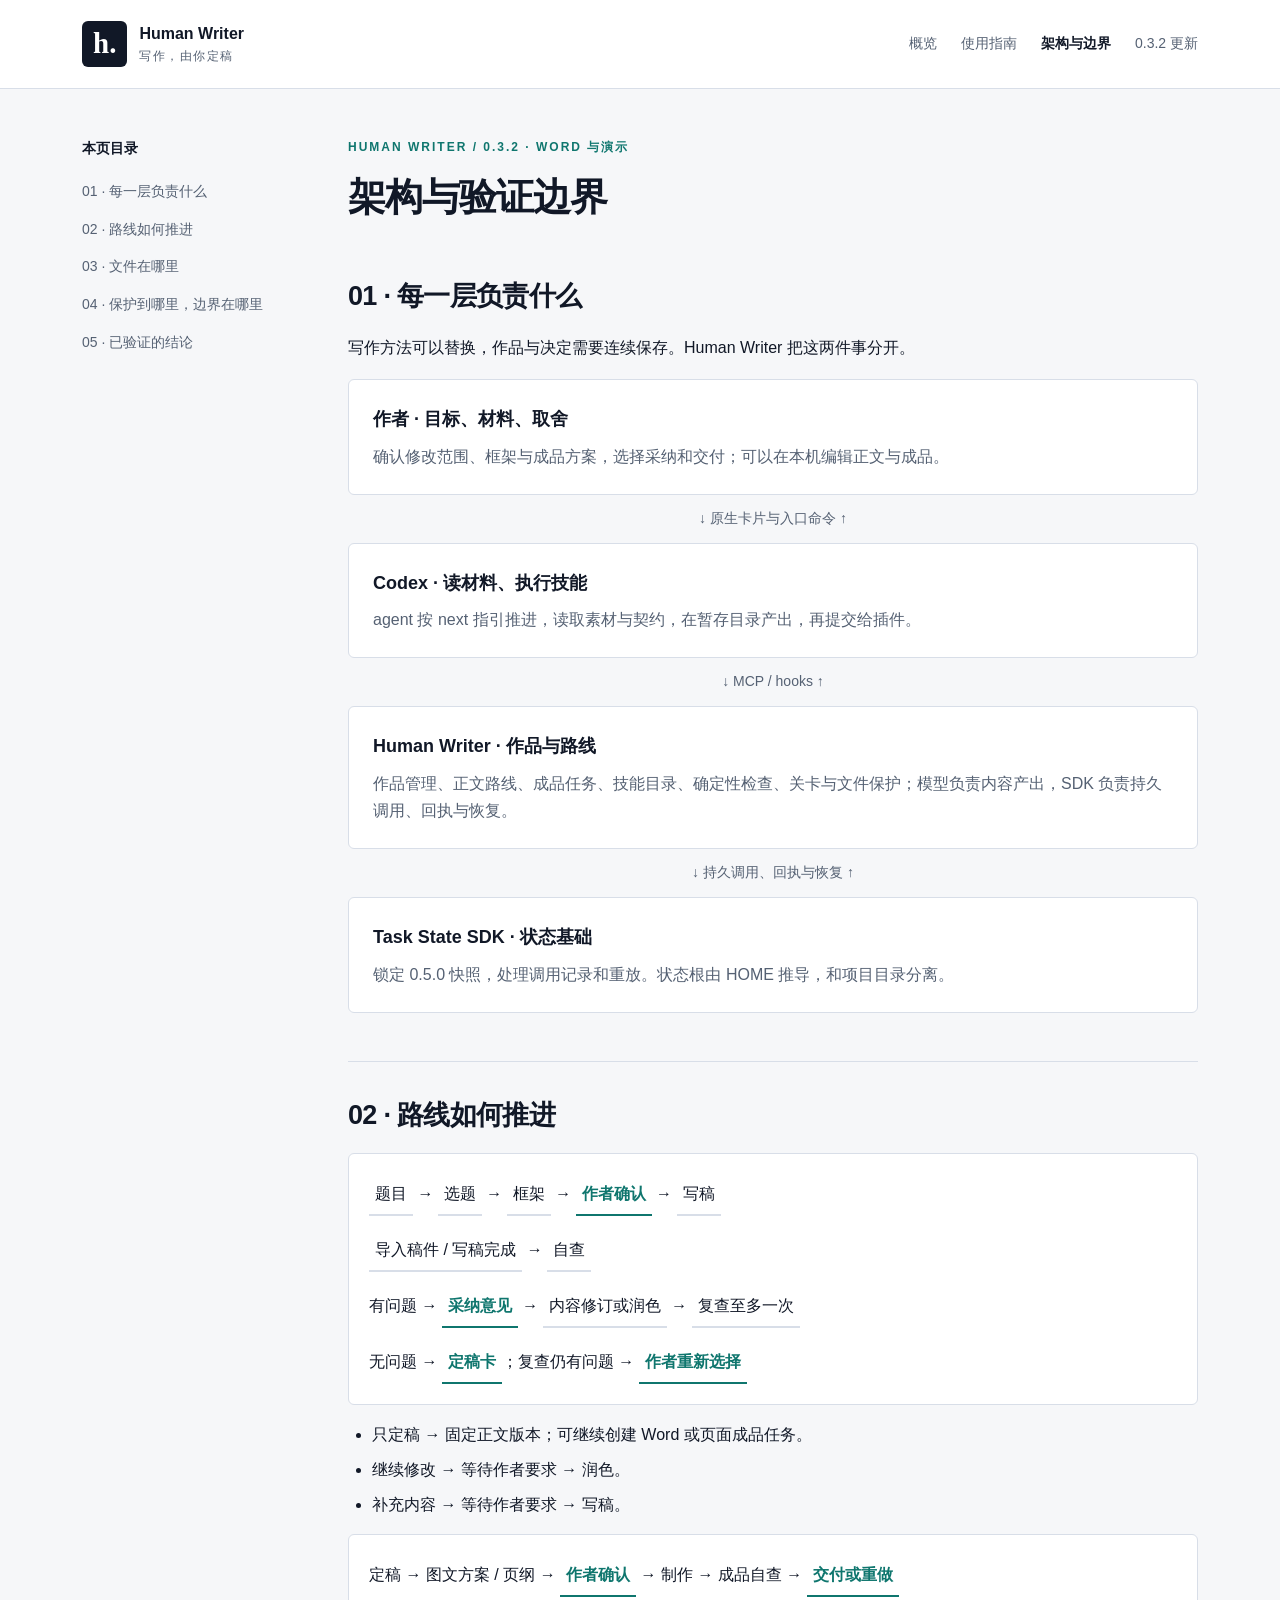
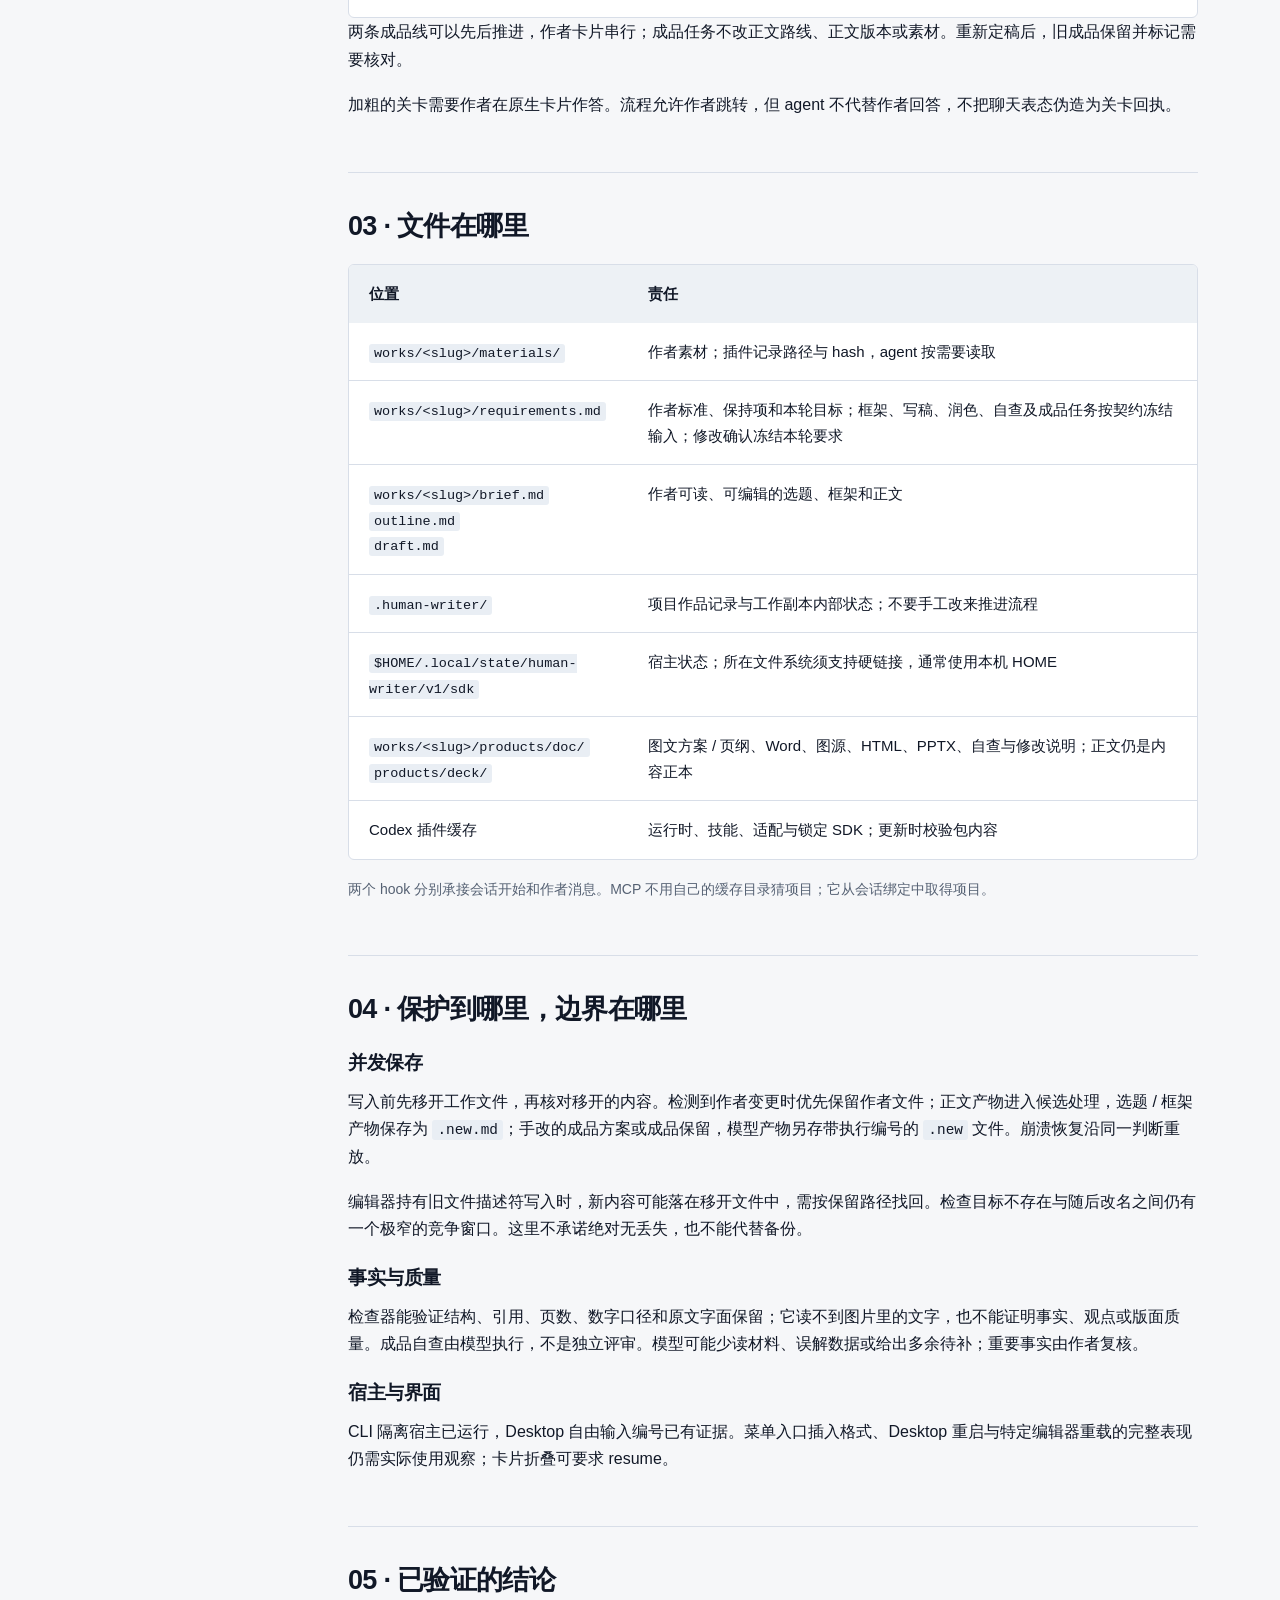
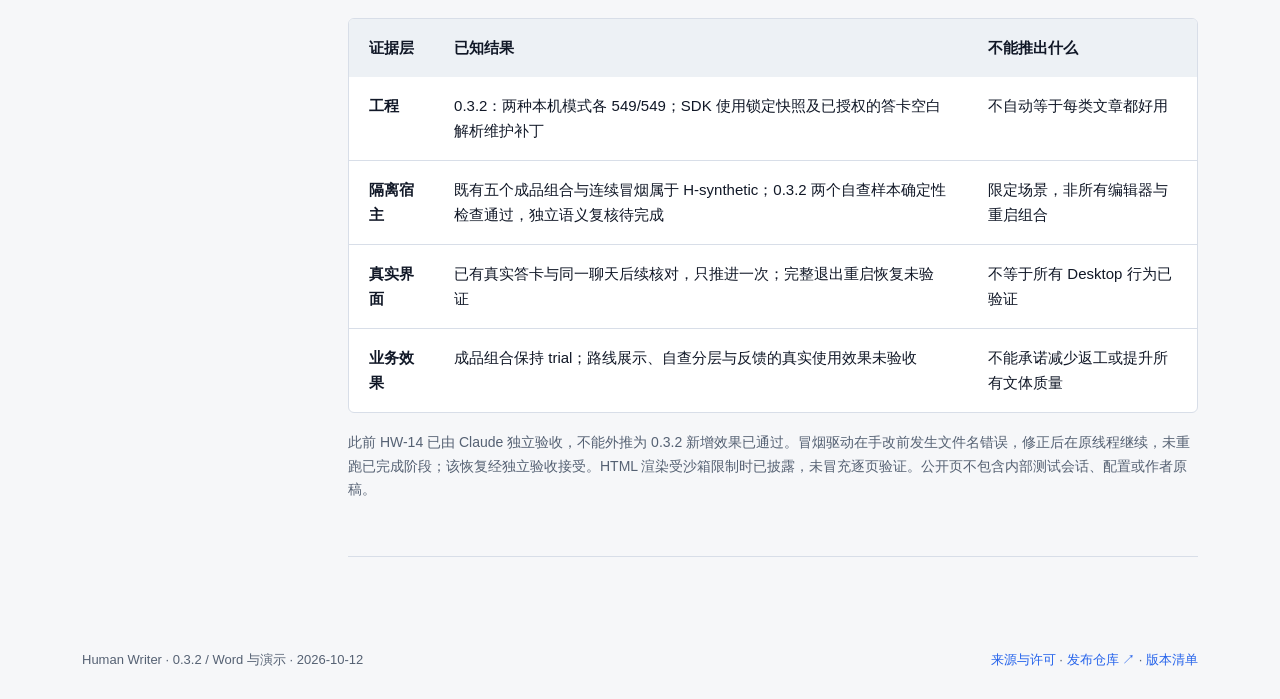
==== architecture.html @ 1ee192a7 "Release Human Writer 0.3.2: routes, presentation review and feedback" ====
<!doctype html>
<html lang="zh-CN">
<head>
<meta charset="utf-8">
<meta name="viewport" content="width=device-width, initial-scale=1">
<meta name="description" content="Human Writer：在 Codex 中从题目或已有稿件开始，按素材写作、按意见润色，由作者确认框架、采纳意见和定稿。">
<meta name="theme-color" content="#f6f7f9">
<title>架构与验证边界 · Human Writer</title>
<link rel="icon" href="favicon.svg" type="image/svg+xml">
<link rel="stylesheet" href="styles.css">
<script src="site.js" defer>
</script>
</head>
<body>
<a href="#main" class="skip">跳到正文</a>
<header class="header">
<div class="wrap">
<a class="brand" href="index.html">
<b aria-hidden="true">h.</b>
<span>Human Writer<small>写作，由你定稿</small>
</span>
</a>
<nav aria-label="主导航">
<a href="index.html">概览</a>
<a href="guide.html">使用指南</a>
<a href="architecture.html" aria-current="page">架构与边界</a><a href="release.html">0.3.2 更新</a>
</nav>
</div>
</header>
<main id="main" class="wrap document">
<aside class="toc" aria-label="本页目录">
<strong>本页目录</strong>
<a href="#layers">01 · 每一层负责什么</a>
<a href="#route">02 · 路线如何推进</a>
<a href="#files">03 · 文件在哪里</a>
<a href="#limits">04 · 保护到哪里，边界在哪里</a>
<a href="#evidence">05 · 已验证的结论</a>
</aside>
<article class="prose">
<p class="eyebrow">Human Writer / 0.3.2 · Word 与演示</p>
<h1>架构与验证边界</h1>
<section id="layers">
<h2>01 · 每一层负责什么</h2>
<p>写作方法可以替换，作品与决定需要连续保存。Human Writer 把这两件事分开。</p>
<div class="layer">
<strong>作者 · 目标、材料、取舍</strong>
<p>确认修改范围、框架与成品方案，选择采纳和交付；可以在本机编辑正文与成品。</p>
</div>
<div class="arrow">↓ 原生卡片与入口命令 ↑</div>
<div class="layer">
<strong>Codex · 读材料、执行技能</strong>
<p>agent 按 next 指引推进，读取素材与契约，在暂存目录产出，再提交给插件。</p>
</div>
<div class="arrow">↓ MCP / hooks ↑</div>
<div class="layer">
<strong>Human Writer · 作品与路线</strong>
<p>作品管理、正文路线、成品任务、技能目录、确定性检查、关卡与文件保护；模型负责内容产出，SDK 负责持久调用、回执与恢复。</p>
</div>
<div class="arrow">↓ 持久调用、回执与恢复 ↑</div>
<div class="layer">
<strong>Task State SDK · 状态基础</strong>
<p>锁定 0.5.0 快照，处理调用记录和重放。状态根由 HOME 推导，和项目目录分离。</p>
</div>
</section>
<section id="route">
<h2>02 · 路线如何推进</h2>
<div class="flow" aria-label="写作路线">
<p>
<span>题目</span> → <span>选题</span> → <span>框架</span> → <strong>作者确认</strong> → <span>写稿</span>
</p>
<p>
<span>导入稿件 / 写稿完成</span> → <span>自查</span>
</p>
<p>有问题 → <strong>采纳意见</strong> → <span>内容修订或润色</span> → <span>复查至多一次</span>
</p>
<p>无问题 → <strong>定稿卡</strong>；复查仍有问题 → <strong>作者重新选择</strong>
</p>
</div>
<ul>
<li>只定稿 → 固定正文版本；可继续创建 Word 或页面成品任务。</li>
<li>继续修改 → 等待作者要求 → 润色。</li>
<li>补充内容 → 等待作者要求 → 写稿。</li>
</ul>
<div class="flow"><p>定稿 → 图文方案 / 页纲 → <strong>作者确认</strong> → 制作 → 成品自查 → <strong>交付或重做</strong></p></div><p>两条成品线可以先后推进，作者卡片串行；成品任务不改正文路线、正文版本或素材。重新定稿后，旧成品保留并标记需要核对。</p><p>加粗的关卡需要作者在原生卡片作答。流程允许作者跳转，但 agent 不代替作者回答，不把聊天表态伪造为关卡回执。</p>
</section>
<section id="files">
<h2>03 · 文件在哪里</h2>
<div class="table-scroll">
<table>
<thead>
<tr>
<th>位置</th>
<th>责任</th>
</tr>
</thead>
<tbody>
<tr>
<td>
<code>works/&lt;slug&gt;/materials/</code>
</td>
<td>作者素材；插件记录路径与 hash，agent 按需要读取</td>
</tr>
<tr>
<td>
<code>works/&lt;slug&gt;/requirements.md</code></td><td>作者标准、保持项和本轮目标；框架、写稿、润色、自查及成品任务按契约冻结输入；修改确认冻结本轮要求</td></tr><tr><td>
<code>works/&lt;slug&gt;/brief.md</code>
<br>
<code>outline.md</code>
<br>
<code>draft.md</code>
</td>
<td>作者可读、可编辑的选题、框架和正文</td>
</tr>
<tr>
<td>
<code>.human-writer/</code>
</td>
<td>项目作品记录与工作副本内部状态；不要手工改来推进流程</td>
</tr>
<tr>
<td>
<code>$HOME/.local/state/human-writer/v1/sdk</code>
</td>
<td>宿主状态；所在文件系统须支持硬链接，通常使用本机 HOME</td>
</tr>
<tr>
<td><code>works/&lt;slug&gt;/products/doc/</code><br><code>products/deck/</code></td><td>图文方案 / 页纲、Word、图源、HTML、PPTX、自查与修改说明；正文仍是内容正本</td></tr><tr><td>Codex 插件缓存</td>
<td>运行时、技能、适配与锁定 SDK；更新时校验包内容</td>
</tr>
</tbody>
</table>
</div>
<p class="note" style="margin-top:18px">两个 hook 分别承接会话开始和作者消息。MCP 不用自己的缓存目录猜项目；它从会话绑定中取得项目。</p>
</section>
<section id="limits">
<h2>04 · 保护到哪里，边界在哪里</h2>
<h3>并发保存</h3>
<p>写入前先移开工作文件，再核对移开的内容。检测到作者变更时优先保留作者文件；正文产物进入候选处理，选题 / 框架产物保存为 <code>.new.md</code>；手改的成品方案或成品保留，模型产物另存带执行编号的 <code>.new</code> 文件。崩溃恢复沿同一判断重放。</p>
<p>编辑器持有旧文件描述符写入时，新内容可能落在移开文件中，需按保留路径找回。检查目标不存在与随后改名之间仍有一个极窄的竞争窗口。这里不承诺绝对无丢失，也不能代替备份。</p>
<h3>事实与质量</h3>
<p>检查器能验证结构、引用、页数、数字口径和原文字面保留；它读不到图片里的文字，也不能证明事实、观点或版面质量。成品自查由模型执行，不是独立评审。模型可能少读材料、误解数据或给出多余待补；重要事实由作者复核。</p>
<h3>宿主与界面</h3>
<p>CLI 隔离宿主已运行，Desktop 自由输入编号已有证据。菜单入口插入格式、Desktop 重启与特定编辑器重载的完整表现仍需实际使用观察；卡片折叠可要求 resume。</p>
</section>
<section id="evidence">
<h2>05 · 已验证的结论</h2>
<div class="table-scroll">
<table>
<thead>
<tr>
<th>证据层</th>
<th>已知结果</th>
<th>不能推出什么</th>
</tr>
</thead>
<tbody>
<tr>
<th>工程</th>
<td>0.3.2：两种本机模式各 549/549；SDK 使用锁定快照及已授权的答卡空白解析维护补丁</td>
<td>不自动等于每类文章都好用</td>
</tr>
<tr>
<th>隔离宿主</th>
<td>既有五个成品组合与连续冒烟属于 H-synthetic；0.3.2 两个自查样本确定性检查通过，独立语义复核待完成</td>
<td>限定场景，非所有编辑器与重启组合</td>
</tr>
<tr>
<th>真实界面</th>
<td>已有真实答卡与同一聊天后续核对，只推进一次；完整退出重启恢复未验证</td>
<td>不等于所有 Desktop 行为已验证</td>
</tr>
<tr>
<th>业务效果</th>
<td>成品组合保持 trial；路线展示、自查分层与反馈的真实使用效果未验收</td>
<td>不能承诺减少返工或提升所有文体质量</td>
</tr>
</tbody>
</table>
</div>
<p class="note" style="margin-top:18px">此前 HW-14 已由 Claude 独立验收，不能外推为 0.3.2 新增效果已通过。冒烟驱动在手改前发生文件名错误，修正后在原线程继续，未重跑已完成阶段；该恢复经独立验收接受。HTML 渲染受沙箱限制时已披露，未冒充逐页验证。公开页不包含内部测试会话、配置或作者原稿。</p>
</section>
</article>
</main>
<footer class="wrap">
<p>Human Writer · 0.3.2 / Word 与演示 · 2026-10-12</p>
<div>
<a href="guide.html#sources">来源与许可</a> · <a href="https://github.com/ww880412/human-writer-guide">发布仓库 ↗</a> · <a href="release.json">版本清单</a>
</div>
</footer>
</body>
</html>
---- styles.css ----
:root {
  --ink:#111827;
  --muted:#556173;
  --line:#d8dee8;
  --paper:#f6f7f9;
  --accent:#2563eb;
  --green:#0f766e;
}
* {
  box-sizing:border-box;
}
html {
  scroll-behavior:smooth;
  scroll-padding-top:90px;
}
body {
  margin:0;
  background:var(--paper);
  color:var(--ink);
  font:16px/1.7 -apple-system,BlinkMacSystemFont,"Segoe UI","PingFang SC",sans-serif;
}
a {
  color:var(--accent);
  text-decoration:none;
}
a:hover {
  text-decoration:underline;
}
a:focus-visible,button:focus-visible,summary:focus-visible {
  outline:3px solid var(--accent);
  outline-offset:4px;
}
button,a {
  touch-action:manipulation;
}
.wrap {
  max-width:1180px;
  margin:auto;
  padding:0 32px;
}
.header {
  background:#fff;
  border-bottom:1px solid var(--line);
}
.header .wrap {
  display:flex;
  align-items:center;
  justify-content:space-between;
  gap:24px;
  min-height:88px;
}
.brand {
  display:flex;
  align-items:center;
  gap:12px;
  font-weight:700;
  color:var(--ink);
  line-height:1.3;
}
.brand b {
  font-family:Georgia,serif;
  font-size:29px;
  background:var(--ink);
  color:#fff;
  padding:4px 11px;
  border-radius:6px;
}
.brand small {
  display:block;
  color:var(--muted);
  font-size:12px;
  font-weight:400;
  letter-spacing:1.5px;
  margin-top:4px;
}
nav {
  display:flex;
  flex-wrap:wrap;
  gap:24px;
  font-size:14px;
}
nav a {
  color:var(--muted);
}
nav [aria-current] {
  color:var(--ink);
  font-weight:700;
}
.skip {
  position:absolute;
  left:12px;
  top:-80px;
  background:white;
  padding:8px;
  z-index:9;
}
.skip:focus {
  top:8px;
}
.hero {
  display:grid;
  grid-template-columns:1.1fr 1fr;
  gap:72px;
  padding-top:72px;
  padding-bottom:64px;
}
.eyebrow {
  font-size:12px;
  font-weight:700;
  letter-spacing:2px;
  color:var(--green);
  text-transform:uppercase;
  margin:0 0 16px;
}
h1,h2,h3 {
  line-height:1.3;
  letter-spacing:-.025em;
  margin:0 0 20px;
}
h1 {
  font-size:48px;
  font-weight:650;
}
h2 {
  font-size:30px;
}
h3 {
  font-size:19px;
}
p {
  margin:0 0 18px;
}
.lead {
  font-size:18px;
  color:var(--muted);
  max-width:660px;
}
.actions {
  display:flex;
  align-items:center;
  gap:20px;
  flex-wrap:wrap;
  margin:26px 0 14px;
}
.button {
  display:inline-flex;
  justify-content:center;
  align-items:center;
  background:var(--accent);
  color:white;
  border:1px solid var(--accent);
  border-radius:6px;
  min-height:46px;
  padding:10px 20px;
  font-size:15px;
  font-weight:600;
}
.button:hover {
  background:#1d4ed8;
  text-decoration:none;
}
.button.secondary {
  background:white;
  color:var(--ink);
  border-color:var(--line);
}
.note {
  font-size:14px;
  color:var(--muted);
}
.pill {
  display:inline-block;
  color:var(--green);
  background:#e4f2ee;
  font-size:12px;
  padding:2px 8px;
  border-radius:4px;
}
.sheet {
  background:#fff;
  border:1px solid var(--line);
  border-radius:8px;
  padding:28px;
  box-shadow:0 8px 24px #11182706;
}
.sheet-head {
  display:flex;
  justify-content:space-between;
  border-bottom:1px solid var(--line);
  padding-bottom:16px;
  margin-bottom:12px;
  font-size:13px;
  color:var(--muted);
}
.journey {
  list-style:none;
  margin:0;
  padding:0;
  counter-reset:step;
}
.journey li {
  display:flex;
  gap:16px;
  padding:12px 0;
  align-items:flex-start;
}
.journey li:before {
  counter-increment:step;
  content:'0' counter(step);
  font:14px/28px ui-monospace,monospace;
  color:var(--green);
}
.journey strong {
  display:block;
  font-size:16px;
}
.journey small {
  color:var(--muted);
  font-size:14px;
}
.journey .gate {
  border-left:2px solid var(--green);
  padding-left:12px;
}
.strip {
  border-top:1px solid var(--line);
  border-bottom:1px solid var(--line);
  display:grid;
  grid-template-columns:repeat(3,1fr);
  gap:32px;
  padding:22px 0;
}
.strip strong {
  font-size:16px;
  display:block;
}
.strip p {
  font-size:14px;
  margin:0;
  color:var(--muted);
}
.section {
  padding-top:64px;
  padding-bottom:64px;
  border-bottom:1px solid var(--line);
}
.section-head {
  display:flex;
  align-items:flex-end;
  justify-content:space-between;
  gap:32px;
  margin-bottom:28px;
}
.section-head h2 {
  margin-bottom:0;
}
.section-head p {
  margin:0;
  color:var(--muted);
  max-width:470px;
}
.cols {
  display:grid;
  grid-template-columns:repeat(2,1fr);
  gap:32px;
}
.route {
  padding:28px;
  background:white;
  border:1px solid var(--line);
  border-radius:8px;
}
.route .label {
  font:12px ui-monospace,monospace;
  color:var(--green);
  display:block;
  margin-bottom:18px;
}
.route ol {
  padding-left:22px;
}
.route p {
  color:var(--muted);
}
.route pre {
  margin:22px 0;
}
.table-scroll {
  overflow-x:auto;
  border:1px solid var(--line);
  border-radius:6px;
  background:white;
}
table {
  border-collapse:collapse;
  width:100%;
  text-align:left;
  font-size:15px;
}
th,td {
  padding:16px 20px;
  border-bottom:1px solid var(--line);
  vertical-align:top;
}
thead {
  background:#edf1f5;
}
th {
  font-weight:600;
}
tr:last-child td,tr:last-child th {
  border-bottom:0;
}
code {
  font: .9em ui-monospace,SFMono-Regular,Consolas,monospace;
  overflow-wrap:anywhere;
}
p code,td code,li code {
  background:#e9eef4;
  padding:2px 5px;
  border-radius:3px;
}
pre {
  background:#17212f;
  color:#edf3fb;
  padding:20px;
  border-radius:6px;
  overflow:auto;
  line-height:1.6;
  font-size:14px;
  white-space:pre-wrap;
  overflow-wrap:anywhere;
  position:relative;
}
pre code {
  font-size:inherit;
}
.copy {
  display:block;
  margin-top:10px;
  font:inherit;
  font-size:14px;
  color:#fff;
  border:1px solid #6b7b90;
  background:transparent;
  border-radius:4px;
  padding:4px 10px;
  cursor:pointer;
}
.band {
  background:#eaf0f5;
  border-block:1px solid var(--line);
  padding:48px 0;
}
.band .cols {
  align-items:center;
}
.band h2 {
  font-size:28px;
}
footer {
  display:flex;
  justify-content:space-between;
  gap:24px;
  flex-wrap:wrap;
  padding-top:28px!important;
  padding-bottom:28px!important;
  font-size:13px;
  color:var(--muted);
}
footer p {
  margin:0;
}
.document {
  display:grid;
  grid-template-columns:210px minmax(0,1fr);
  gap:56px;
  padding-top:48px;
  padding-bottom:64px;
}
.toc {
  align-self:start;
  position:sticky;
  top:24px;
  font-size:14px;
}
.toc strong {
  display:block;
  margin-bottom:12px;
}
.toc a {
  display:block;
  padding:7px 0;
  color:var(--muted);
}
.prose {
  max-width:850px;
  min-width:0;
}
.prose h1 {
  font-size:38px;
}
.prose section {
  padding:36px 0;
  border-bottom:1px solid var(--line);
  scroll-margin-top:24px;
}
.prose h2 {
  font-size:27px;
}
.prose h3 {
  margin:24px 0 12px;
}
.prose ul,.prose ol {
  padding-left:24px;
}
.prose li {
  margin:8px 0;
}
.callout {
  padding:18px 20px;
  border-left:3px solid var(--green);
  background:#eaf3f0;
  margin:22px 0;
}
.callout p:last-child {
  margin:0;
}
details {
  border-bottom:1px solid var(--line);
  padding:18px 0;
}
summary {
  cursor:pointer;
  font-weight:600;
}
details p {
  margin:14px 0 0;
}
.layer {
  padding:24px;
  background:white;
  border:1px solid var(--line);
  border-radius:6px;
  margin:12px 0;
}
.layer strong {
  font-size:18px;
}
.layer p {
  margin:8px 0 0;
  color:var(--muted);
}
.arrow {
  text-align:center;
  color:var(--muted);
  font-size:14px;
}
.sources a {
  overflow-wrap:anywhere;
}
.sr-only {
  position:absolute;
  width:1px;
  height:1px;
  overflow:hidden;
  clip-path:inset(50%);
}
@media(max-width:800px) {
  .wrap {
    padding-left:22px;
    padding-right:22px;
  }
  .hero {
    grid-template-columns:1fr;
    gap:32px;
    padding-top:40px;
    padding-bottom:40px;
  }
  h1 {
    font-size:38px;
  }
  .header .wrap {
    align-items:flex-start;
    padding-top:18px;
    padding-bottom:18px;
    gap:16px;
    flex-direction:column;
  }
  nav {
    gap:22px;
  }
  .cols {
    grid-template-columns:1fr;
    gap:20px;
  }
  .strip {
    grid-template-columns:1fr;
    gap:16px;
  }
  .section {
    padding-top:40px;
    padding-bottom:40px;
  }
  .section-head {
    align-items:flex-start;
    flex-direction:column;
    gap:16px;
  }
  .document {
    grid-template-columns:1fr;
    gap:24px;
    padding-top:28px;
  }
  .toc {
    position:static;
    border-bottom:1px solid var(--line);
    padding-bottom:16px;
  }
  .toc a {
    display:inline-block;
    margin-right:16px;
  }
  .prose h1 {
    font-size:32px;
  }
  th,td {
    padding:12px;
    min-width:120px;
  }
  h2 {
    font-size:27px;
  }
  .sheet {
    padding:22px;
  }
}
@media(prefers-reduced-motion:reduce) {
  html {
    scroll-behavior:auto;
  }
}
.flow {
  background:#fff;
  border:1px solid var(--line);
  border-radius:6px;
  padding:20px;
}
.flow p {
  line-height:2.5;
  margin:0 0 14px;
}
.flow p:last-child {
  margin:0;
}
.flow span,.flow strong {
  display:inline-block;
  padding:0 6px;
  border-bottom:2px solid var(--line);
}
.flow strong {
  color:var(--green);
  border-color:var(--green);
}

/* Release homepage: task-led entry and a readable writing example. */
.header-action{font-size:14px;font-weight:650;white-space:nowrap}
.hero{padding-top:64px;padding-bottom:56px;gap:64px}
.hero .lead{max-width:540px}
.release-note{margin-top:22px}
.writing-preview{background:#fff;border:1px solid var(--line);border-radius:8px;overflow:hidden}
.preview-top{padding:16px 24px;border-bottom:1px solid var(--line);display:flex;align-items:center;justify-content:space-between;gap:12px;font-size:13px;color:var(--muted)}
.draft-preview{padding:22px 28px 18px;background:#fff}
.doc-type{font-size:12px;letter-spacing:.06em;color:var(--green);margin:0 0 10px}
.draft-preview h2{font-size:24px;margin:0 0 12px}
.draft-preview>p:not(.doc-type):not(.margin-note){font-size:14px;color:var(--muted);margin-bottom:16px}
.draft-lines{display:grid;gap:8px;margin:16px 0}
.draft-lines i{display:block;height:5px;background:#e9edf2;width:92%}
.draft-lines i:nth-child(2){width:78%}.draft-lines i:nth-child(3){width:85%}
.margin-note{border-left:3px solid #caa03e;padding-left:12px;font-size:13px;margin:18px 0 0;color:#715115}
.mini-journey{margin:0;padding:18px 24px;list-style:none;background:#f6f8fa;display:grid;gap:14px;border-top:1px solid var(--line)}
.mini-journey li{display:flex;gap:14px}.mini-journey li>span{font:12px/24px ui-monospace,monospace;color:var(--green)}
.mini-journey strong{display:block;font-size:14px}.mini-journey small{display:block;color:var(--muted);font-size:12px}
.page-jumps{display:flex;gap:24px;flex-wrap:wrap;font-size:13px;border-top:1px solid var(--line);padding-top:18px;padding-bottom:18px}
.page-jumps a{color:var(--muted)}.page-jumps a:hover{color:var(--accent)}
.start-grid,.scenario-grid{display:grid;grid-template-columns:repeat(3,minmax(0,1fr));gap:20px}
.start-card{padding:24px;border:1px solid var(--line);border-radius:8px;background:#fff;display:flex;flex-direction:column;min-width:0}
.start-card h3{font-size:21px;margin:12px 0}.start-card>p{font-size:15px;color:var(--muted);margin:0 0 18px;min-height:76px}
.start-card pre{margin:0 0 20px;min-height:116px;font-size:12px;padding:42px 14px 14px;white-space:pre-wrap;overflow-wrap:anywhere}
.start-card dl{margin:0 0 20px;font-size:14px}.start-card dt{color:var(--green);font-size:12px;font-weight:650;margin:0 0 4px}.start-card dd{margin:0 0 14px}.start-card>a{margin-top:auto;font-size:14px;font-weight:600}
.section-footnote{margin:24px 0 0;color:var(--muted);font-size:13px;max-width:980px}.helper-line{font-size:14px;margin:14px 0 0}
.band>.section{padding-top:56px;padding-bottom:56px}
.scenario{padding:24px;background:#fff;border:1px solid var(--line);border-radius:6px;min-width:0}
.skill-label{font-size:11px;font-weight:650;color:var(--green);letter-spacing:.025em;margin:0 0 12px}
.scenario h3{font-size:19px;margin:0 0 12px}.scenario>p:not(.skill-label){font-size:14px;color:var(--muted);margin:0 0 18px}
.scenario details{border:0;padding:0;margin:18px 0 0}.scenario summary{font-size:13px;color:var(--accent)}
.scenario pre{white-space:pre-wrap;overflow-wrap:anywhere;font-size:12px;padding:42px 14px 14px;line-height:1.75;margin-top:16px}
.scenario .note{font-size:12px;margin:12px 0 0}
@media(max-width:960px){.hero{gap:32px}.start-grid{gap:12px}.start-card{padding:18px}.start-card h3{font-size:19px}.scenario-grid{grid-template-columns:repeat(2,minmax(0,1fr))}.header-action{display:none}}
@media(max-width:700px){.hero{padding-top:32px;padding-bottom:32px;gap:28px}.start-grid,.scenario-grid{grid-template-columns:1fr}.start-card>p{min-height:0}.start-card pre{min-height:0}.page-jumps{gap:12px 20px}.writing-preview{max-width:100%}.start-card{padding:22px}.band>.section{padding-top:36px;padding-bottom:36px}.preview-top{padding:14px 20px}.draft-preview{padding:20px}.scenario{padding:22px}}
@media(prefers-reduced-motion:reduce){html{scroll-behavior:auto}}

.atlas-tabs{display:flex;gap:8px;flex-wrap:wrap;margin-bottom:20px}
.atlas-tabs button{font-weight:600;line-height:1.5;font-family:inherit;font-size:14px;padding:12px 18px;border:1px solid var(--line);border-radius:6px;background:#fff;color:var(--muted);cursor:pointer}
.atlas-tabs button[aria-selected=true]{background:#e8f0ff;color:#1e40af;border-color:#83a9e8}
.diagram-disclosure{border:0;padding:0;margin:0}.diagram-disclosure>summary{font-size:13px;color:var(--muted);margin:0 0 12px}.diagram-hint{font-weight:400;margin-left:12px;font-size:12px}
.atlas-figure{background:#0c111a;border:1px solid #35465d;border-radius:8px;overflow:hidden}
.diagram-scroll{overflow:auto}.diagram-scale{position:relative;width:100%;min-width:840px;aspect-ratio:1440/1080;overflow:hidden}
#atlas-frame{position:absolute;left:0;top:0;width:1440px;height:1080px;border:0;transform-origin:0 0;display:block}
.atlas-controls{padding:14px 18px;border-top:1px solid #35465d;display:flex;align-items:center;flex-wrap:wrap;gap:18px;font-size:12px;color:#a0b0c7}.atlas-controls a{color:#a7c5fa}.atlas-controls button{font:inherit;border:1px solid #60718a;border-radius:4px;padding:7px 12px;background:#172235;color:#edf2ff;cursor:pointer}
.atlas-reading{padding:24px 0 0}.atlas-reading h3{font-size:19px;margin:0 0 18px}.stage-reading{list-style:none;padding:0;margin:0;display:grid;grid-template-columns:repeat(4,minmax(0,1fr));gap:20px}.stage-reading li{border-top:2px solid #9cbdcb;padding-top:14px;font-size:14px}.stage-reading strong{display:block;margin-bottom:8px;color:#153f4e}.stage-reading span{color:var(--muted)}
.atlas-reading .note{font-size:13px;margin-top:20px}.reference-detail{margin-top:20px;padding-top:20px;border-top:1px solid var(--line)}.reference-detail summary{font-size:14px}
.skill-table caption{text-align:left;font-size:12px;color:var(--muted);padding:0 0 12px}.skill-table td{font-size:14px}.skill-table code{white-space:nowrap;font-size:12px}.skill-table th{white-space:nowrap}.skill-table td:last-child{white-space:nowrap}
.trial{color:#8c570b;font-size:12px}.available{color:var(--green);font-size:12px}
.skill-notes{display:grid;grid-template-columns:1fr 1fr;gap:32px;font-size:14px;margin-top:14px}.skill-notes p{margin-bottom:0}.skill-notes strong{color:var(--green)}
.example-layout{display:grid;grid-template-columns:0.85fr 1.15fr;gap:56px}.example-brief{padding:26px;border:1px solid var(--line);background:#fff;border-radius:8px}.example-brief h3{font-size:21px;margin:12px 0}.example-brief>p{font-size:14px;color:var(--muted)}.requirements-example{border-top:1px solid var(--line);margin-top:22px;padding-top:8px}.requirements-example p{font-size:14px}.requirements-example strong{color:var(--green);font-size:12px}.example-brief .note{font-size:12px}
.example-steps{list-style:none;padding:0;margin:0;display:grid;gap:28px}.example-steps>li{display:flex;gap:20px}.example-steps>li>span{font:13px/27px ui-monospace,monospace;color:var(--green)}.example-steps h3{font-size:18px;margin:0 0 8px}.example-steps p{font-size:14px;margin:0;color:var(--muted)}.example-steps blockquote{margin:16px 0 0;padding:14px 18px;background:#eaf2f3;border-left:3px solid #77a6a4;font-size:14px}.example-steps cite{display:block;margin-top:8px;font-style:normal;font-size:12px;color:var(--muted)}
.evidence-line{margin-top:30px;padding:18px 20px;display:flex;gap:16px;align-items:center;flex-wrap:wrap;background:#eaf2f3;font-size:13px}.evidence-line strong{color:var(--green);margin-right:12px}.evidence-line b{font-weight:400;color:#819397}
.comparison{border-top:1px solid var(--line)}.comparison table th:first-child{min-width:130px}.comparison table td{width:40%}
.continuation-grid{display:grid;grid-template-columns:1fr 1fr;gap:56px}.continuation-grid h3{font-size:19px;margin-top:0}.file-tree{padding:22px;background:#fff;border:1px solid var(--line);border-radius:6px;font:13px/2.1 ui-monospace,Menlo,monospace;overflow:auto}.file-tree p{margin:0;white-space:nowrap}.file-tree span{font-family:inherit;color:var(--muted);font-size:11px;margin-left:8px}.file-tree strong{color:var(--green)}
.continuation-grid pre{white-space:pre-wrap;overflow-wrap:anywhere;padding-top:40px;font-size:13px}.continuation-grid .note{font-size:13px}.continuation-faq details{border-bottom:1px solid var(--line);border-top:0;margin:0;padding:18px 0}.continuation-faq details:first-child{padding-top:0}.continuation-faq summary{font-size:16px}.continuation-faq p{font-size:14px;color:var(--muted);margin:12px 0 0}
.get-grid{display:grid;grid-template-columns:1.15fr 0.85fr;gap:56px}.download-block{padding:28px;background:#fff;border:1px solid var(--line);border-radius:8px}.download-block h3{font-size:23px;margin:12px 0}.download-block>p:not(.label){font-size:14px}.download-block .actions{margin:24px 0}.download-block .note{font-size:12px}.bounds-list h3{font-size:19px;margin:0 0 22px}.bounds-list p{font-size:14px;color:var(--muted);margin-bottom:20px}.bounds-list strong{display:inline-block;margin-bottom:4px;color:var(--ink)}
.quicklinks{display:grid;grid-template-columns:1fr 1fr;gap:56px;border-top:1px solid var(--line)}.quicklinks h2{font-size:28px}.quicklink-list a{display:flex;justify-content:space-between;gap:16px;border-bottom:1px solid var(--line);padding:18px 0;color:var(--ink)}.quicklink-list a:first-child{padding-top:0}.quicklink-list small{display:block;font-size:13px;color:var(--muted);margin-top:4px}.quicklink-list b{font-weight:400;color:var(--accent)}
.footer-note{flex-basis:100%;font-size:12px;color:var(--muted);margin:0}
[hidden]{display:none!important}
@media(max-width:960px){.example-layout,.continuation-grid,.get-grid,.quicklinks{gap:28px}.stage-reading{grid-template-columns:repeat(2,minmax(0,1fr))}.skill-table{overflow-x:auto}.skill-table table{min-width:820px}}
@media(max-width:700px){.atlas-tabs{display:grid;grid-template-columns:1fr 1fr;gap:8px}.atlas-tabs button{padding:10px;font-size:13px}.diagram-hint{display:block;margin:4px 0 0}.atlas-controls{gap:12px}.atlas-reading{padding-top:16px}.stage-reading{grid-template-columns:1fr;gap:16px}.stage-reading li{border-top-width:1px}.skill-notes,.example-layout,.continuation-grid,.get-grid,.quicklinks{grid-template-columns:1fr;gap:24px}.example-brief{padding:22px}.example-steps{gap:24px}.example-steps>li{gap:14px}.evidence-line{gap:10px;padding:16px}.evidence-line strong{width:100%}.comparison table{min-width:650px}.file-tree{padding:16px}.download-block{padding:22px}.quicklinks h2{font-size:25px}.reference-detail table{min-width:580px}}

/* HW-14: document and presentation delivery. */
.product-grid,.product-followup{display:grid;grid-template-columns:repeat(2,minmax(0,1fr));gap:28px}
.product-line{padding:28px;background:#fff;border:1px solid var(--line);border-top:3px solid var(--green);border-radius:6px;min-width:0}
.product-line:nth-child(2){border-top-color:var(--accent)}.product-line .label{color:var(--green);font-size:12px;font-weight:650}
.product-line h3{font-size:23px}.product-line>p{font-size:15px;color:var(--muted)}.product-line pre{font-size:14px}
.product-steps{list-style:none;padding:24px 0;margin:18px 0;display:grid;grid-template-columns:repeat(4,minmax(0,1fr));gap:24px;border-bottom:1px solid var(--line)}
.product-steps strong{display:block;color:var(--green);margin-bottom:8px}.product-steps span,.product-followup p{font-size:14px;color:var(--muted)}
.product-followup strong{color:var(--ink)}
@media(max-width:700px){.product-grid,.product-followup,.product-steps{grid-template-columns:1fr;gap:20px}.product-line{padding:22px}.product-steps{padding-top:12px}}
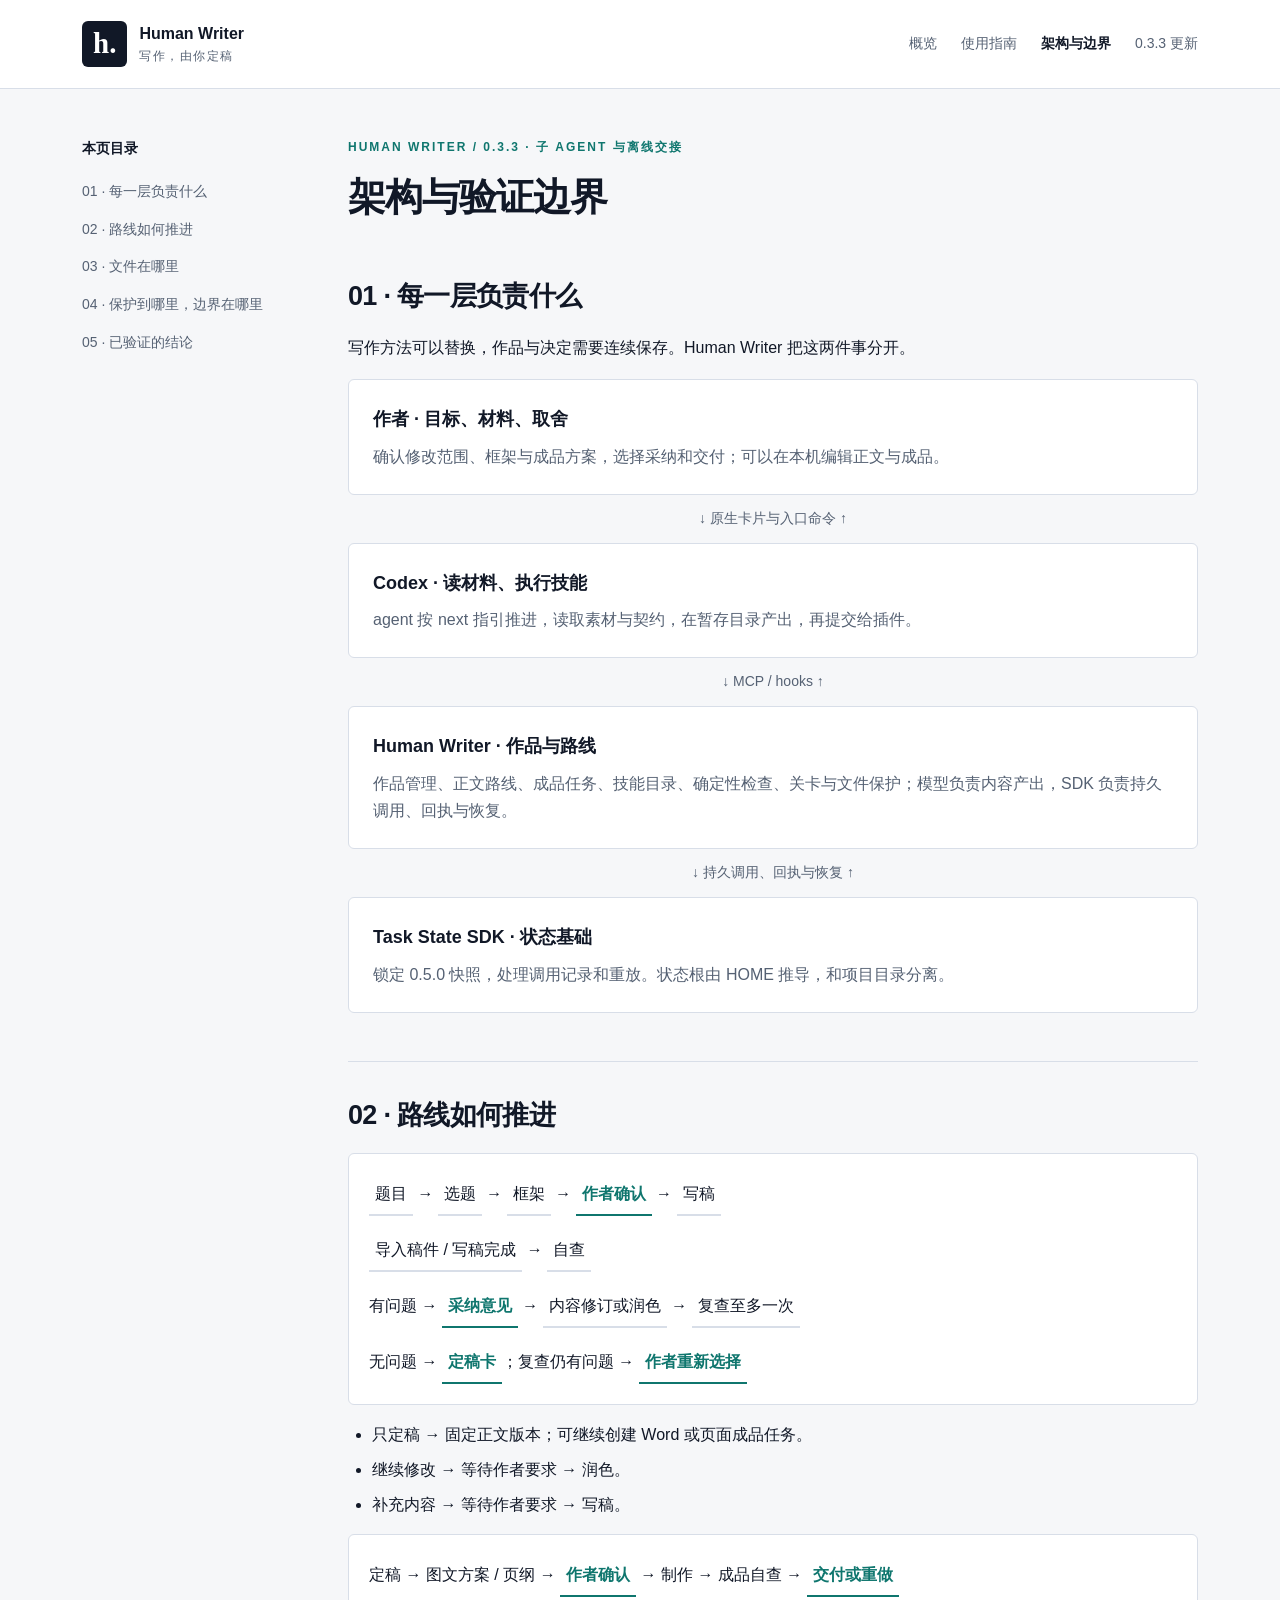
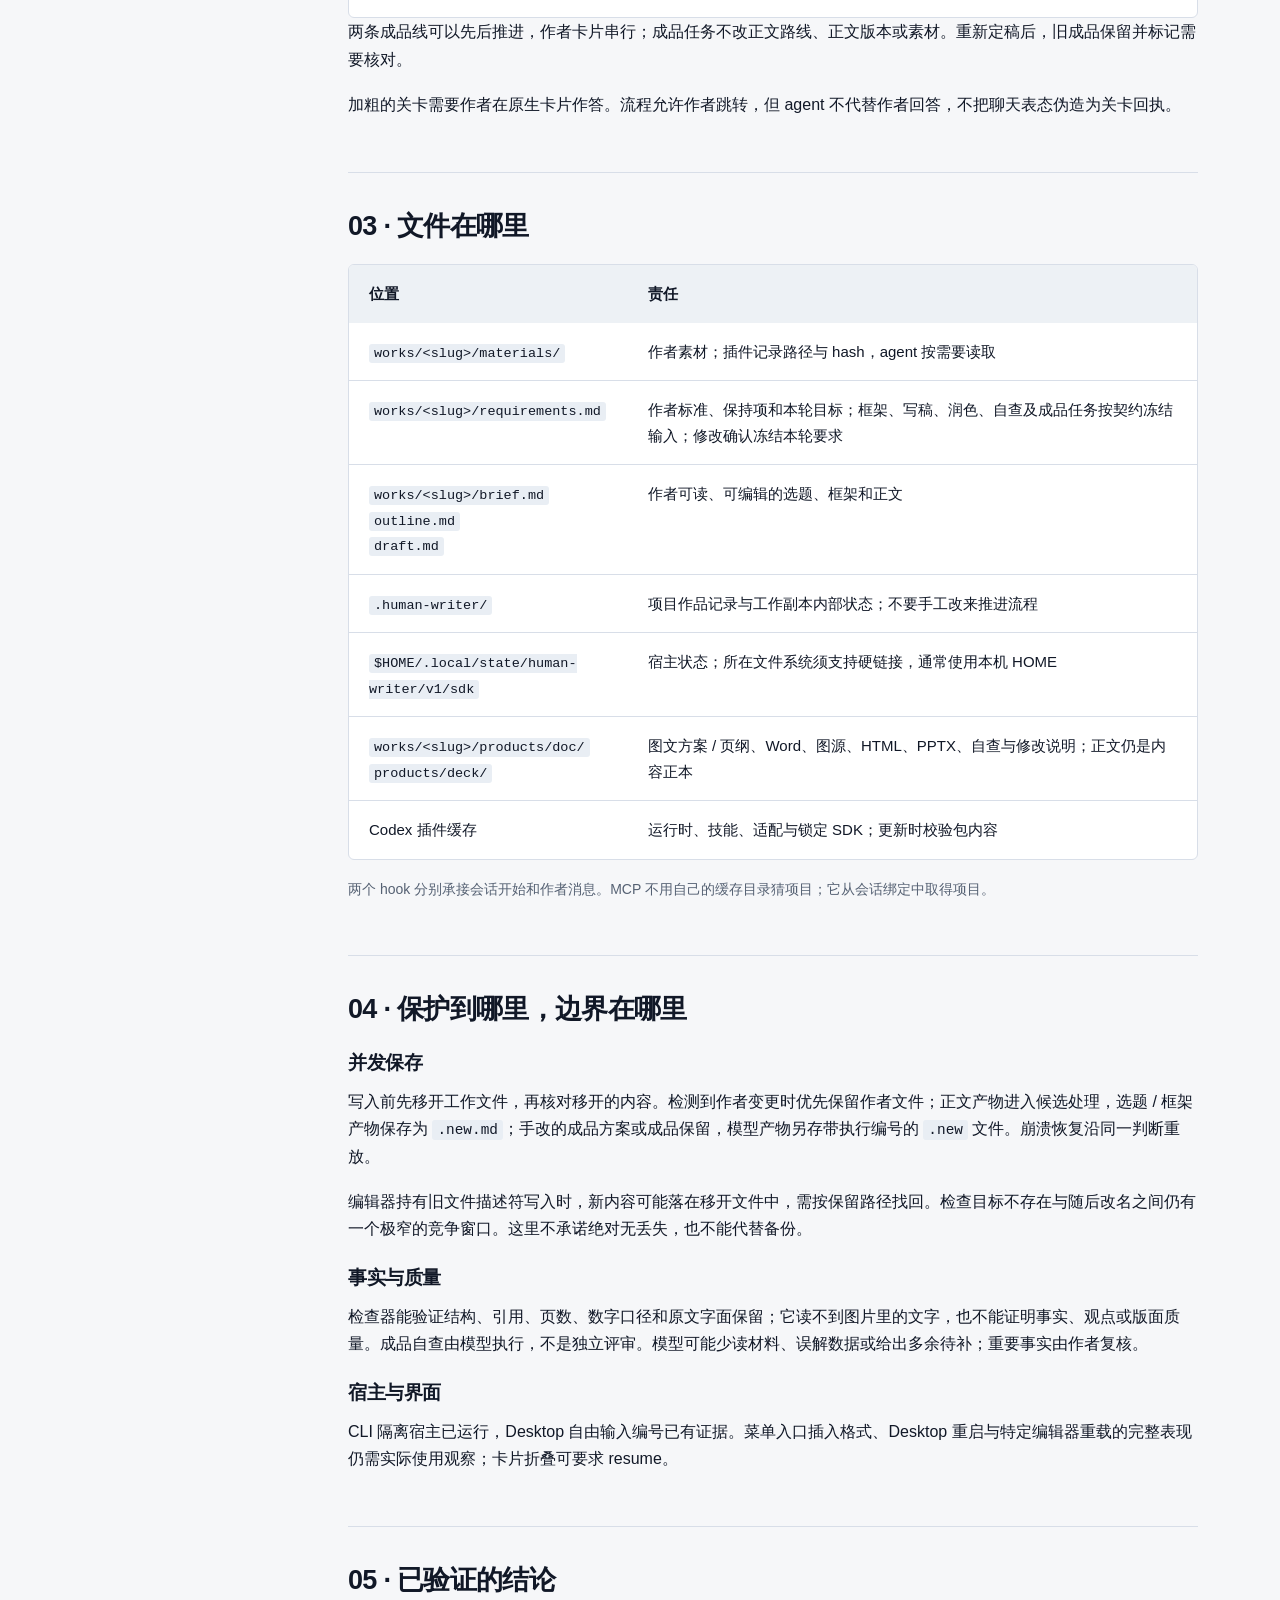
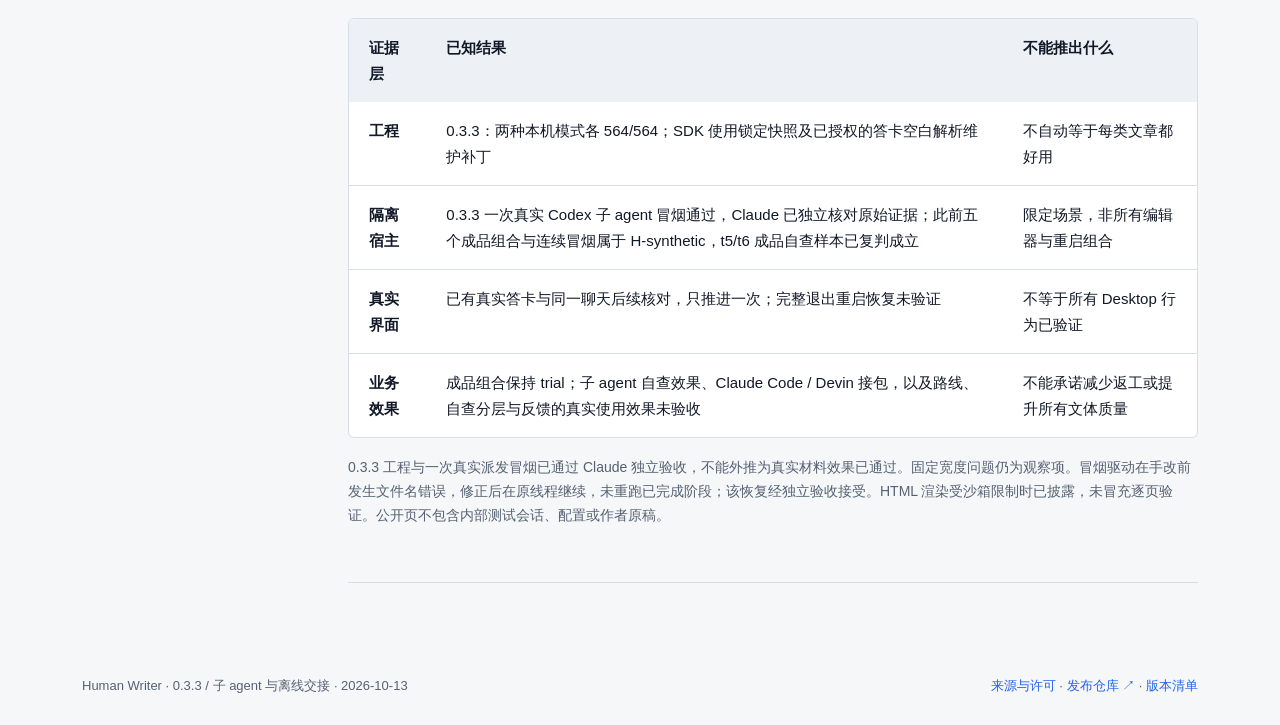
==== commit 6d136c4a: "Release Human Writer 0.3.3: subagents and offline handoff" ====
--- a/architecture.html
+++ b/architecture.html
@@ -23,7 +23,7 @@
 <nav aria-label="主导航">
 <a href="index.html">概览</a>
 <a href="guide.html">使用指南</a>
-<a href="architecture.html" aria-current="page">架构与边界</a><a href="release.html">0.3.2 更新</a>
+<a href="architecture.html" aria-current="page">架构与边界</a><a href="release.html">0.3.3 更新</a>
 </nav>
 </div>
 </header>
@@ -37,7 +37,7 @@
 <a href="#evidence">05 · 已验证的结论</a>
 </aside>
 <article class="prose">
-<p class="eyebrow">Human Writer / 0.3.2 · Word 与演示</p>
+<p class="eyebrow">Human Writer / 0.3.3 · 子 agent 与离线交接</p>
 <h1>架构与验证边界</h1>
 <section id="layers">
 <h2>01 · 每一层负责什么</h2>
@@ -156,12 +156,12 @@
 <tbody>
 <tr>
 <th>工程</th>
-<td>0.3.2：两种本机模式各 549/549；SDK 使用锁定快照及已授权的答卡空白解析维护补丁</td>
+<td>0.3.3：两种本机模式各 564/564；SDK 使用锁定快照及已授权的答卡空白解析维护补丁</td>
 <td>不自动等于每类文章都好用</td>
 </tr>
 <tr>
 <th>隔离宿主</th>
-<td>既有五个成品组合与连续冒烟属于 H-synthetic；0.3.2 两个自查样本确定性检查通过，独立语义复核待完成</td>
+<td>0.3.3 一次真实 Codex 子 agent 冒烟通过，Claude 已独立核对原始证据；此前五个成品组合与连续冒烟属于 H-synthetic，t5/t6 成品自查样本已复判成立</td>
 <td>限定场景，非所有编辑器与重启组合</td>
 </tr>
 <tr>
@@ -171,18 +171,18 @@
 </tr>
 <tr>
 <th>业务效果</th>
-<td>成品组合保持 trial；路线展示、自查分层与反馈的真实使用效果未验收</td>
+<td>成品组合保持 trial；子 agent 自查效果、Claude Code / Devin 接包，以及路线、自查分层与反馈的真实使用效果未验收</td>
 <td>不能承诺减少返工或提升所有文体质量</td>
 </tr>
 </tbody>
 </table>
 </div>
-<p class="note" style="margin-top:18px">此前 HW-14 已由 Claude 独立验收，不能外推为 0.3.2 新增效果已通过。冒烟驱动在手改前发生文件名错误，修正后在原线程继续，未重跑已完成阶段；该恢复经独立验收接受。HTML 渲染受沙箱限制时已披露，未冒充逐页验证。公开页不包含内部测试会话、配置或作者原稿。</p>
+<p class="note" style="margin-top:18px">0.3.3 工程与一次真实派发冒烟已通过 Claude 独立验收，不能外推为真实材料效果已通过。固定宽度问题仍为观察项。冒烟驱动在手改前发生文件名错误，修正后在原线程继续，未重跑已完成阶段；该恢复经独立验收接受。HTML 渲染受沙箱限制时已披露，未冒充逐页验证。公开页不包含内部测试会话、配置或作者原稿。</p>
 </section>
 </article>
 </main>
 <footer class="wrap">
-<p>Human Writer · 0.3.2 / Word 与演示 · 2026-10-12</p>
+<p>Human Writer · 0.3.3 / 子 agent 与离线交接 · 2026-10-13</p>
 <div>
 <a href="guide.html#sources">来源与许可</a> · <a href="https://github.com/ww880412/human-writer-guide">发布仓库 ↗</a> · <a href="release.json">版本清单</a>
 </div>
--- a/styles.css
+++ b/styles.css
@@ -635,3 +635,7 @@
 .product-steps strong{display:block;color:var(--green);margin-bottom:8px}.product-steps span,.product-followup p{font-size:14px;color:var(--muted)}
 .product-followup strong{color:var(--ink)}
 @media(max-width:700px){.product-grid,.product-followup,.product-steps{grid-template-columns:1fr;gap:20px}.product-line{padding:22px}.product-steps{padding-top:12px}}
+
+/* 0.3.3 release: visible download, two execution modes, bounded evidence. */
+.release-page{padding-bottom:56px}.release-hero{display:grid;grid-template-columns:1.2fr 1fr;gap:48px;padding:48px 0 36px}.release-hero h1{font-size:40px;line-height:1.2}.release-hero .lead{max-width:560px}.handoff-preview{padding:28px 32px;background:#fff;border:1px solid var(--line);border-radius:8px}.handoff-steps{list-style:none;padding:0;margin:0}.handoff-steps li{display:flex;gap:18px;padding:15px 0;border-bottom:1px solid var(--line)}.handoff-steps li:last-child{border:0;padding-bottom:0}.handoff-steps li>span{font:13px/27px ui-monospace,monospace;color:var(--green)}.handoff-steps strong{font-size:16px}.handoff-steps p{font-size:14px;color:var(--muted);margin:6px 0 0}.release-jumps{display:flex;gap:24px;flex-wrap:wrap;border-top:1px solid var(--line);border-bottom:1px solid var(--line);padding:18px 0;font-size:14px}.release-section{padding-top:48px}.release-section h2{font-size:28px}.execution-grid,.upgrade-grid{display:grid;grid-template-columns:1fr 1fr;gap:48px}.execution-grid>section{border-top:2px solid var(--green);padding-top:24px;min-width:0}.execution-grid>section:last-child{border-color:var(--accent)}.execution-grid h3,.handoff-guide h3{font-size:23px}.execution-grid pre,.handoff-guide pre{padding:42px 20px 18px;white-space:pre-wrap;overflow-wrap:anywhere;font-size:14px}.handoff-guide{display:grid;grid-template-columns:1fr 1.2fr;gap:48px}.handoff-guide .file-tree{align-self:start;font-size:14px;line-height:2.5}.record-strip{display:grid;grid-template-columns:1fr 1fr;gap:48px;margin-top:48px;padding:32px;background:#eaf2f3;border-radius:8px}.record-strip h2{font-size:26px}.record-strip p{margin-bottom:0}.report-preview{margin:0;padding:24px;background:#fff;border:1px solid #c7dbdc;border-radius:6px}.report-preview>span{font-size:12px;color:var(--muted)}.report-preview h3{margin:14px 0}.report-preview .executor-line{border-top:1px solid var(--line);padding:12px 0;margin-bottom:12px;color:var(--green);font-size:14px}.release-history{background:#fff;padding:20px 24px;border:1px solid var(--line);border-radius:6px}.release-history section{padding-top:28px}.release-history h2{font-size:23px}.release-page table th:first-child{min-width:150px}.release-page th,.release-page td{vertical-align:top}.release-page .section-head{margin-bottom:24px}
+@media(max-width:700px){.release-hero,.execution-grid,.handoff-guide,.upgrade-grid,.record-strip{grid-template-columns:1fr;gap:24px}.release-hero{padding-top:28px}.release-hero h1{font-size:32px}.handoff-preview{padding:22px}.release-jumps{gap:12px 20px}.release-section{padding-top:36px}.release-section h2{font-size:25px}.record-strip{padding:22px;margin-top:36px}.release-history{padding:16px}.release-page table th:first-child{min-width:100px}.release-page table{font-size:14px}.handoff-guide .file-tree{font-size:12px}.release-page .actions{gap:16px}}
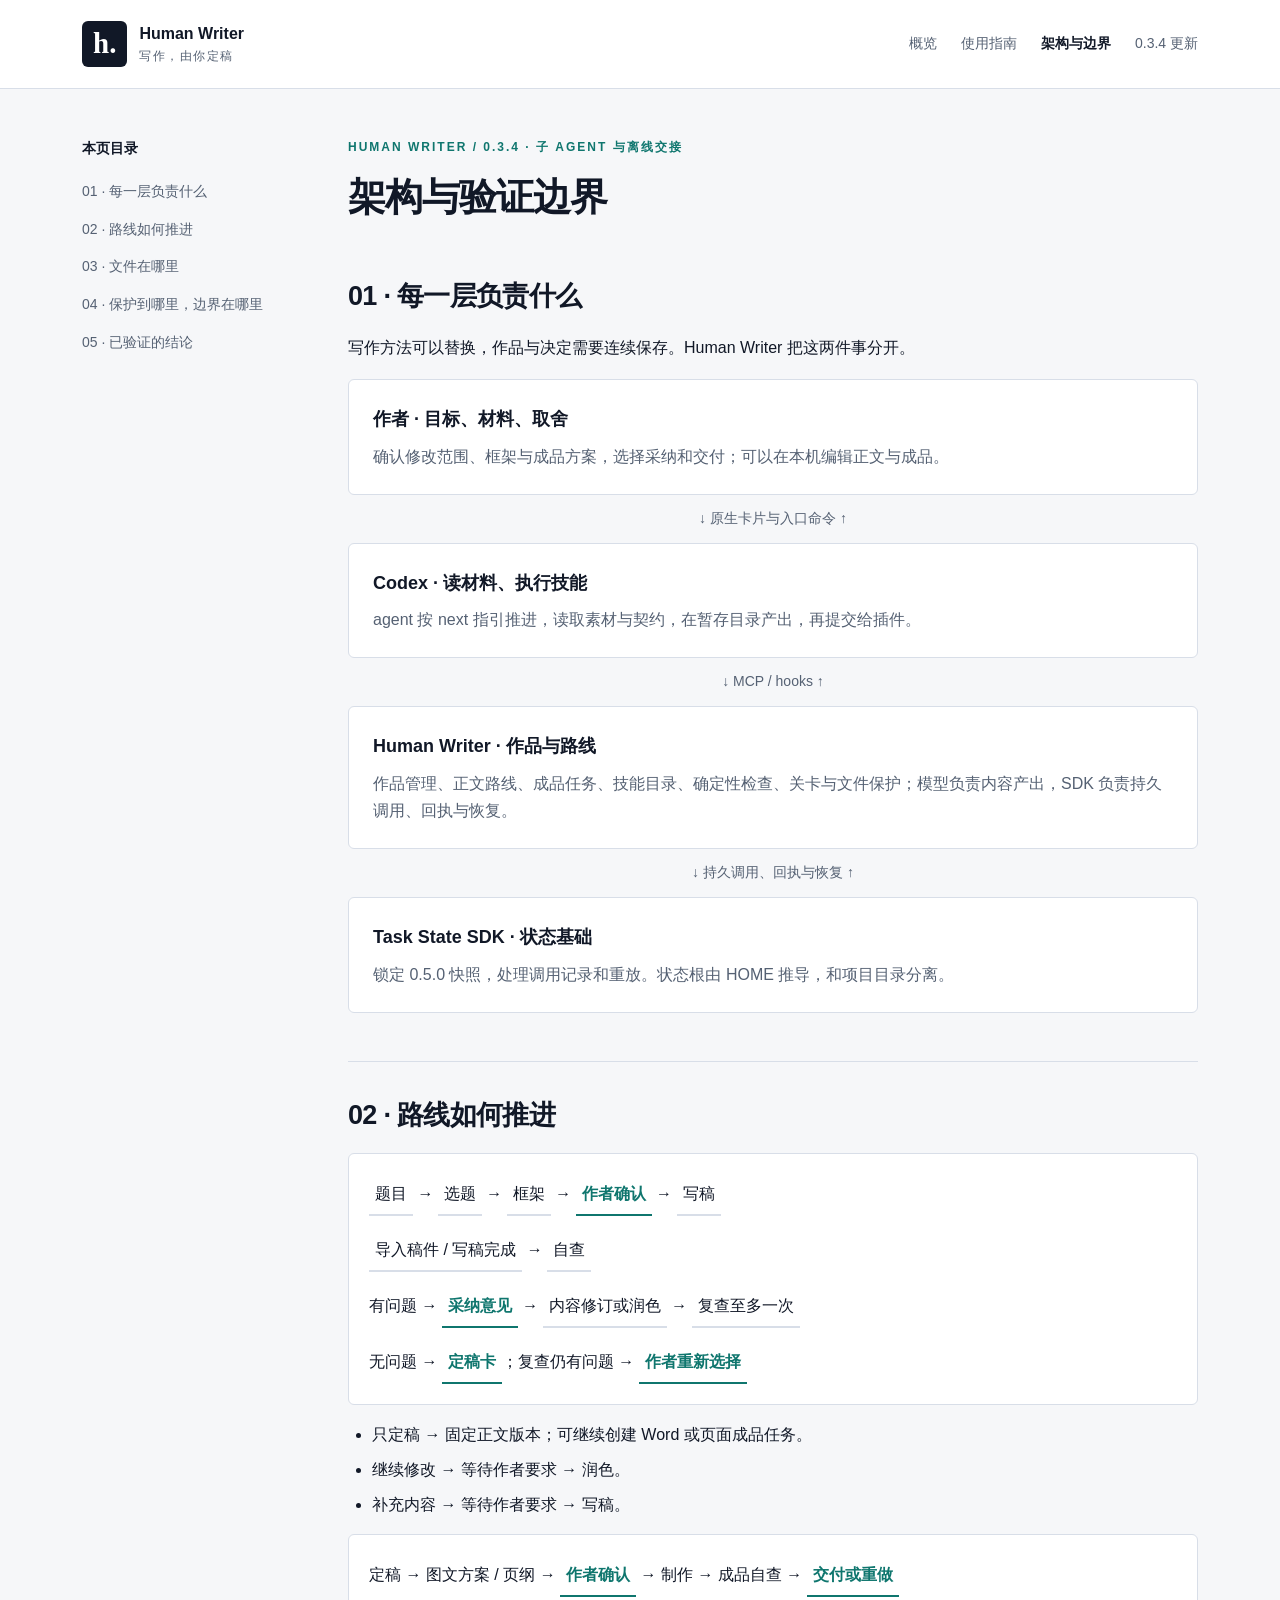
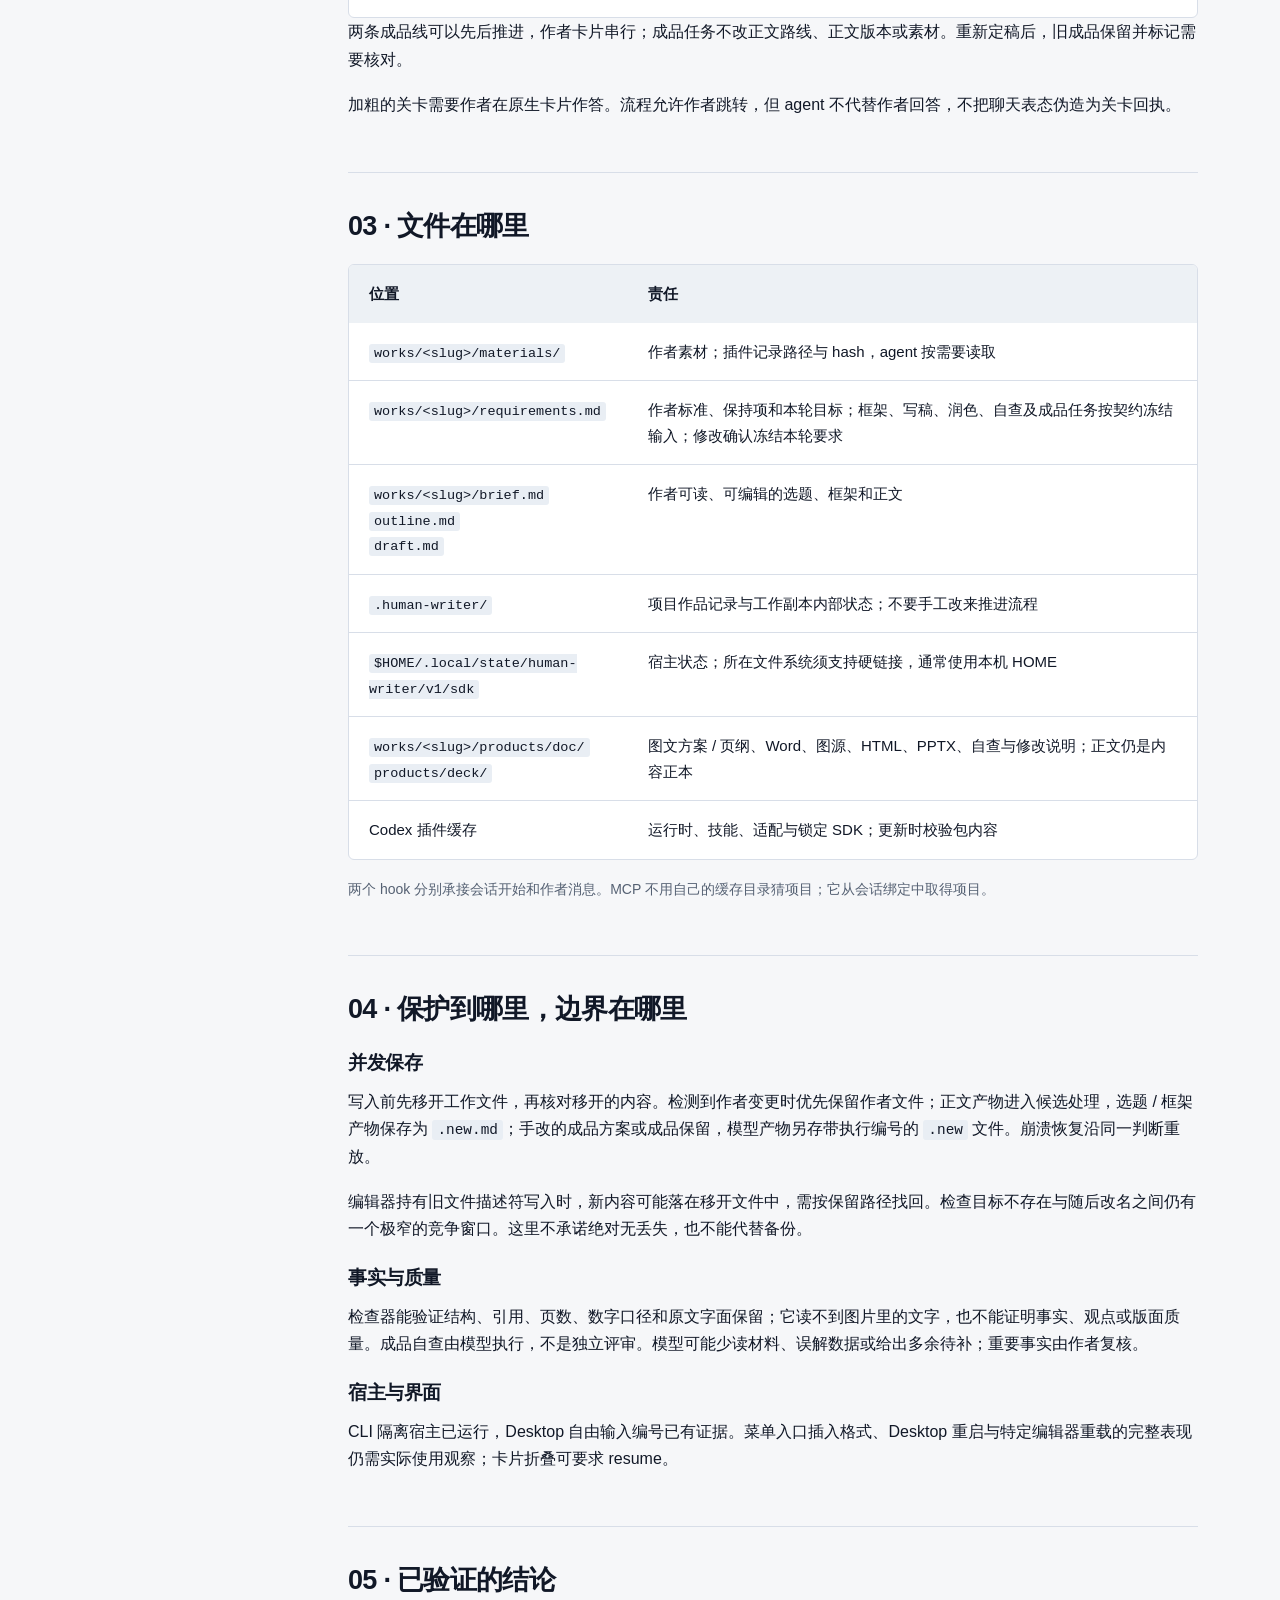
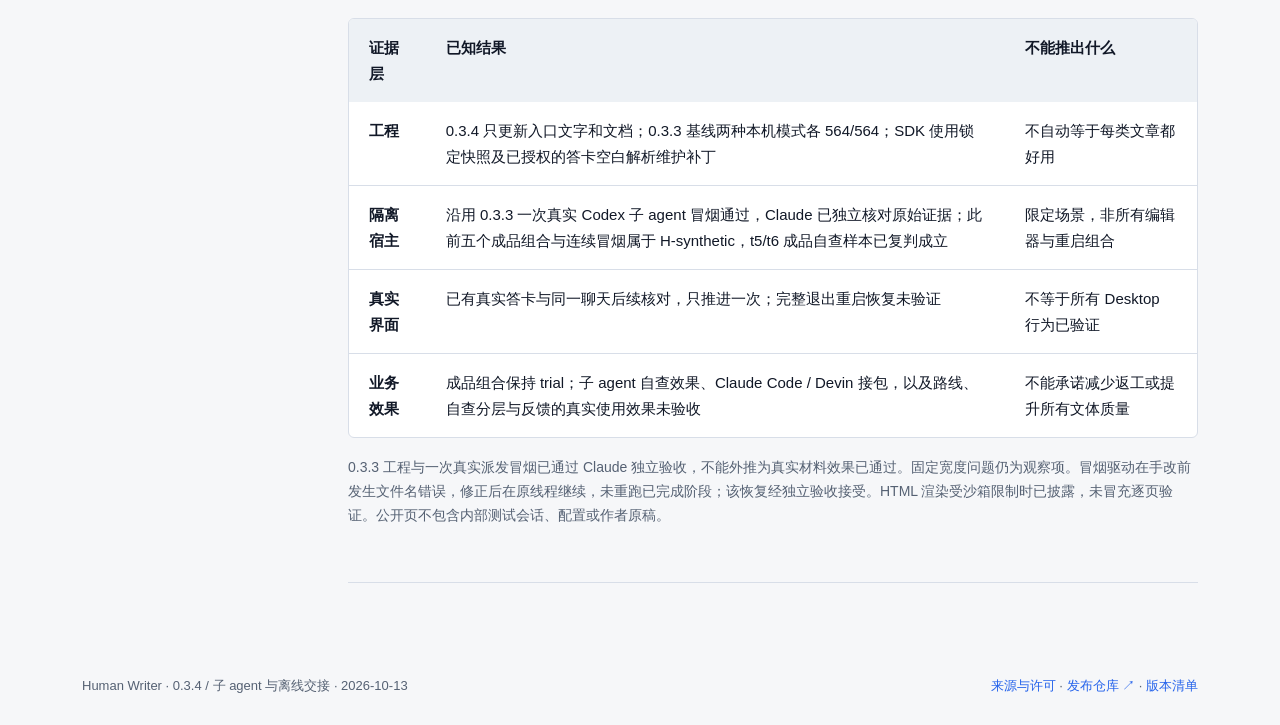
==== commit 8bd6baf7: "Release Human Writer 0.3.4: Devin CLI guidance and handoff repair path" ====
--- a/architecture.html
+++ b/architecture.html
@@ -23,7 +23,7 @@
 <nav aria-label="主导航">
 <a href="index.html">概览</a>
 <a href="guide.html">使用指南</a>
-<a href="architecture.html" aria-current="page">架构与边界</a><a href="release.html">0.3.3 更新</a>
+<a href="architecture.html" aria-current="page">架构与边界</a><a href="release.html">0.3.4 更新</a>
 </nav>
 </div>
 </header>
@@ -37,7 +37,7 @@
 <a href="#evidence">05 · 已验证的结论</a>
 </aside>
 <article class="prose">
-<p class="eyebrow">Human Writer / 0.3.3 · 子 agent 与离线交接</p>
+<p class="eyebrow">Human Writer / 0.3.4 · 子 agent 与离线交接</p>
 <h1>架构与验证边界</h1>
 <section id="layers">
 <h2>01 · 每一层负责什么</h2>
@@ -156,12 +156,12 @@
 <tbody>
 <tr>
 <th>工程</th>
-<td>0.3.3：两种本机模式各 564/564；SDK 使用锁定快照及已授权的答卡空白解析维护补丁</td>
+<td>0.3.4 只更新入口文字和文档；0.3.3 基线两种本机模式各 564/564；SDK 使用锁定快照及已授权的答卡空白解析维护补丁</td>
 <td>不自动等于每类文章都好用</td>
 </tr>
 <tr>
 <th>隔离宿主</th>
-<td>0.3.3 一次真实 Codex 子 agent 冒烟通过，Claude 已独立核对原始证据；此前五个成品组合与连续冒烟属于 H-synthetic，t5/t6 成品自查样本已复判成立</td>
+<td>沿用 0.3.3 一次真实 Codex 子 agent 冒烟通过，Claude 已独立核对原始证据；此前五个成品组合与连续冒烟属于 H-synthetic，t5/t6 成品自查样本已复判成立</td>
 <td>限定场景，非所有编辑器与重启组合</td>
 </tr>
 <tr>
@@ -182,7 +182,7 @@
 </article>
 </main>
 <footer class="wrap">
-<p>Human Writer · 0.3.3 / 子 agent 与离线交接 · 2026-10-13</p>
+<p>Human Writer · 0.3.4 / 子 agent 与离线交接 · 2026-10-13</p>
 <div>
 <a href="guide.html#sources">来源与许可</a> · <a href="https://github.com/ww880412/human-writer-guide">发布仓库 ↗</a> · <a href="release.json">版本清单</a>
 </div>
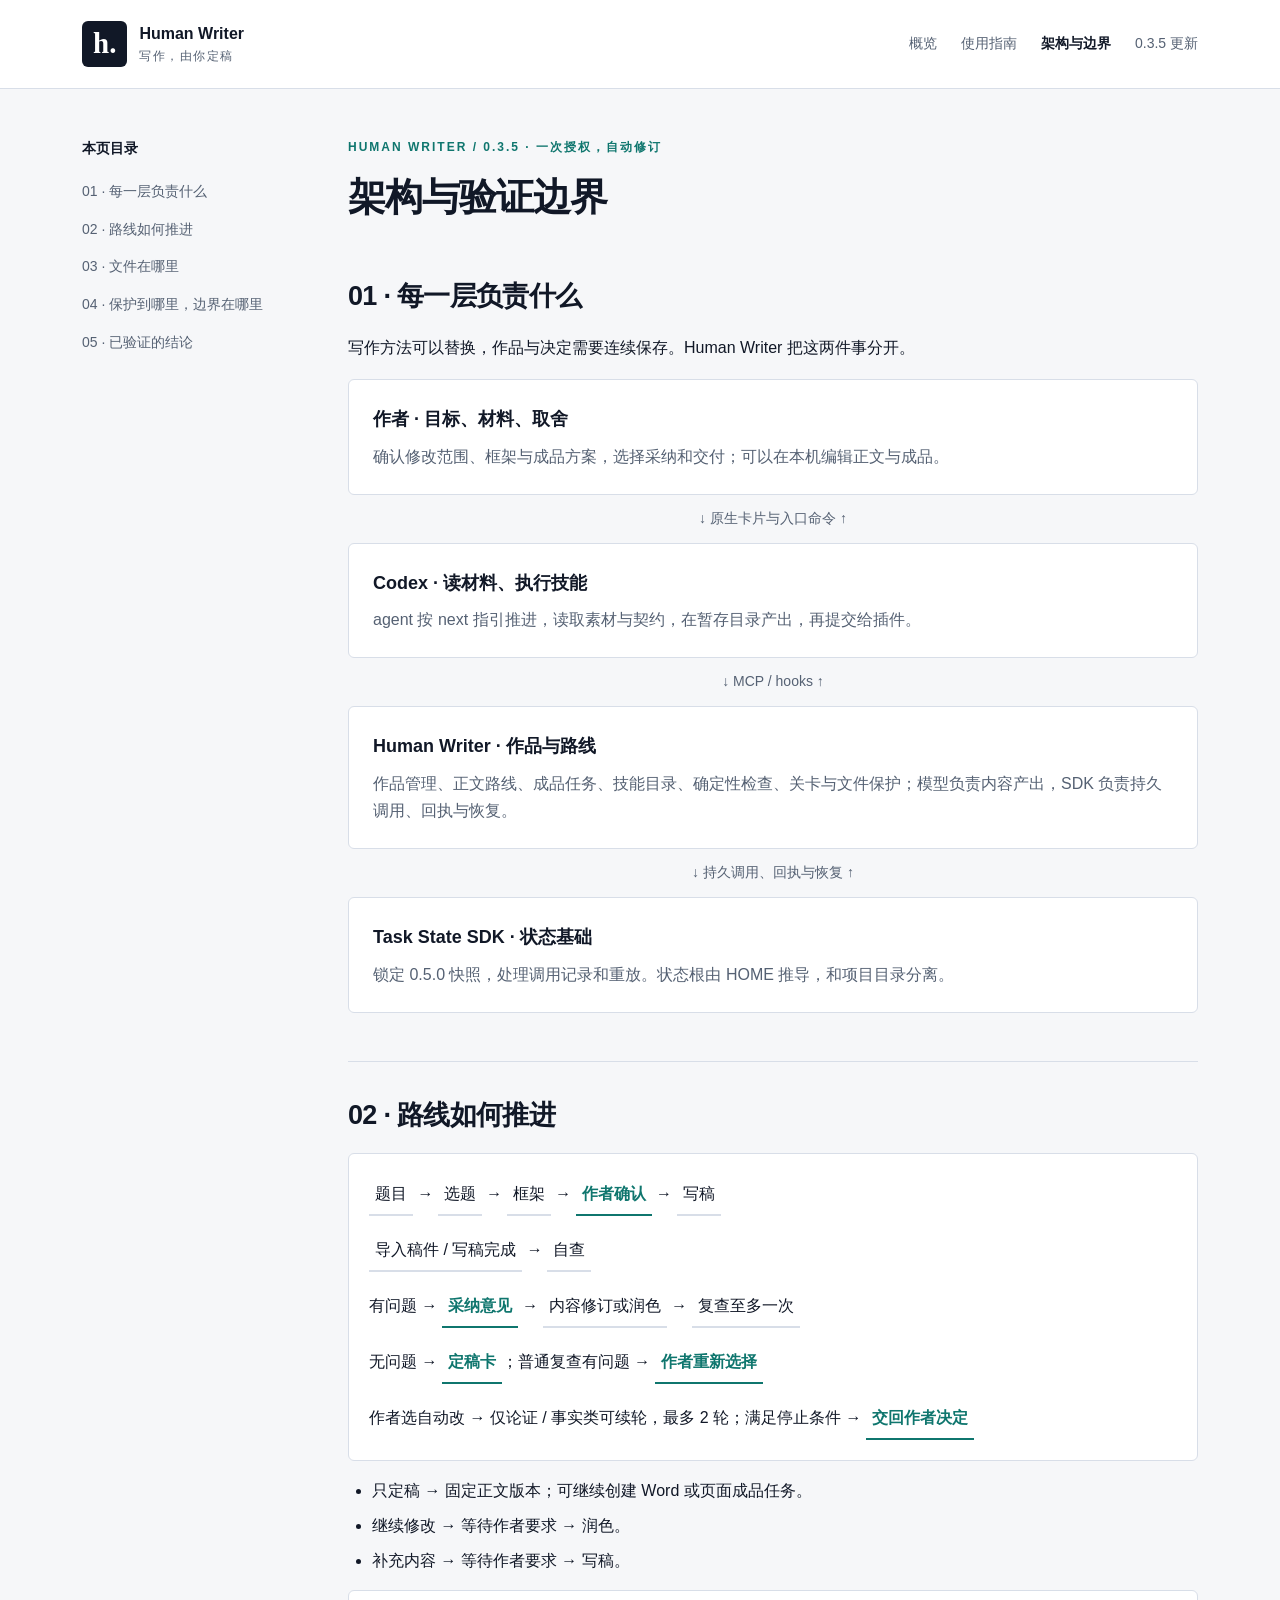
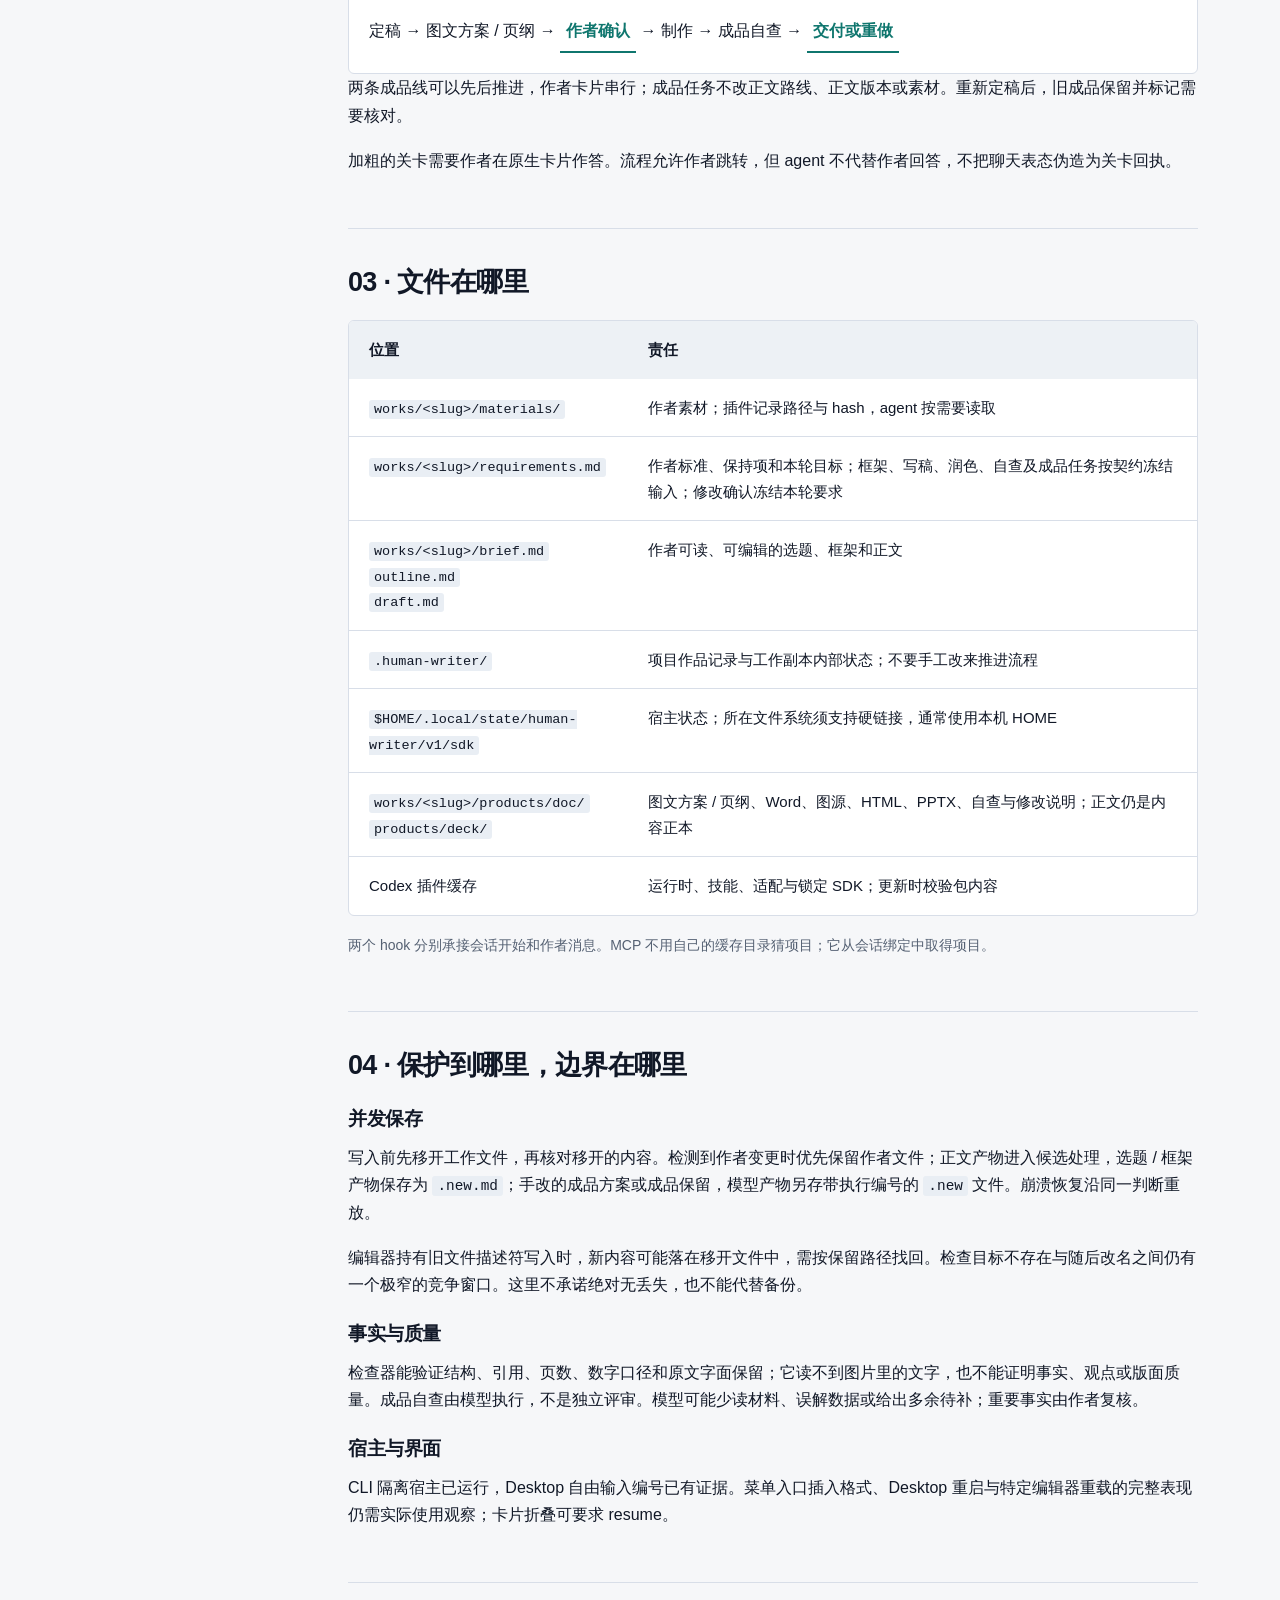
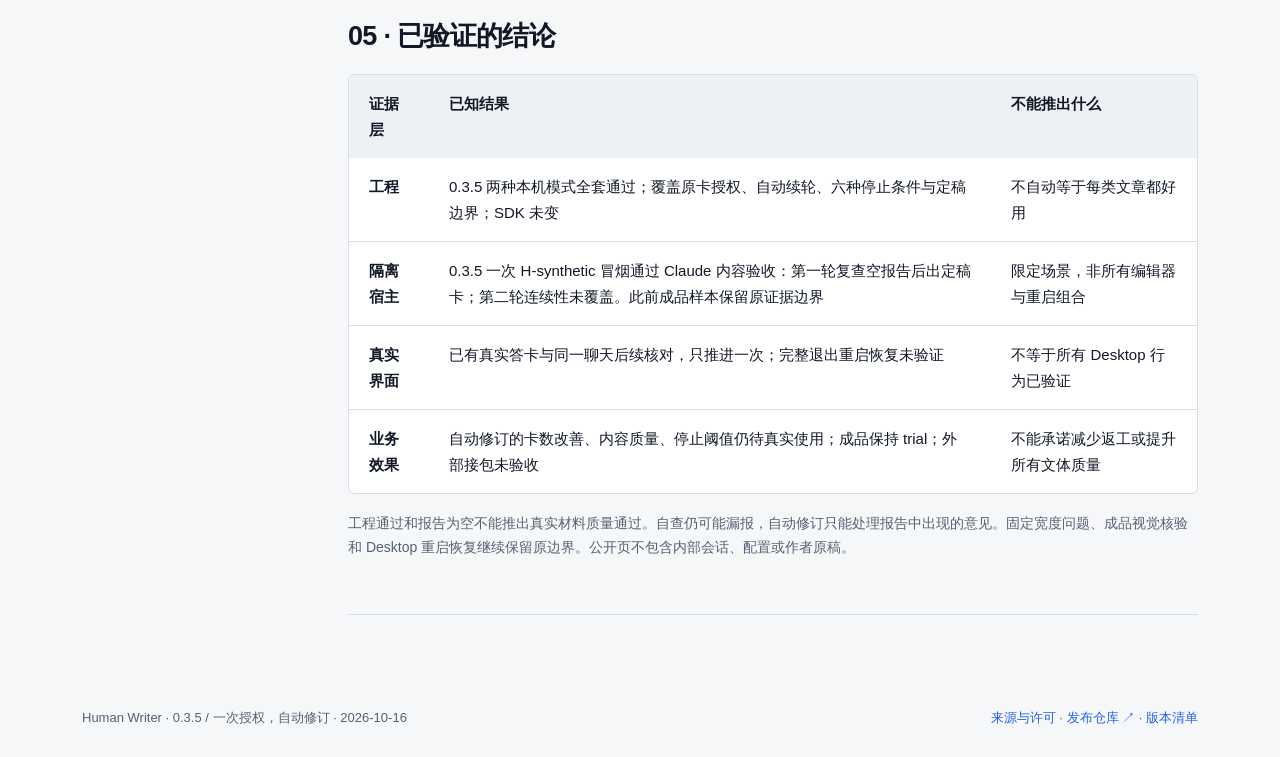
==== commit cd45bda2: "Release Human Writer 0.3.5: automatic revisions and review followups" ====
--- a/architecture.html
+++ b/architecture.html
@@ -23,7 +23,7 @@
 <nav aria-label="主导航">
 <a href="index.html">概览</a>
 <a href="guide.html">使用指南</a>
-<a href="architecture.html" aria-current="page">架构与边界</a><a href="release.html">0.3.4 更新</a>
+<a href="architecture.html" aria-current="page">架构与边界</a><a href="release.html">0.3.5 更新</a>
 </nav>
 </div>
 </header>
@@ -37,7 +37,7 @@
 <a href="#evidence">05 · 已验证的结论</a>
 </aside>
 <article class="prose">
-<p class="eyebrow">Human Writer / 0.3.4 · 子 agent 与离线交接</p>
+<p class="eyebrow">Human Writer / 0.3.5 · 一次授权，自动修订</p>
 <h1>架构与验证边界</h1>
 <section id="layers">
 <h2>01 · 每一层负责什么</h2>
@@ -73,8 +73,9 @@
 </p>
 <p>有问题 → <strong>采纳意见</strong> → <span>内容修订或润色</span> → <span>复查至多一次</span>
 </p>
-<p>无问题 → <strong>定稿卡</strong>；复查仍有问题 → <strong>作者重新选择</strong>
+<p>无问题 → <strong>定稿卡</strong>；普通复查有问题 → <strong>作者重新选择</strong>
 </p>
+<p>作者选自动改 → 仅论证 / 事实类可续轮，最多 2 轮；满足停止条件 → <strong>交回作者决定</strong></p>
 </div>
 <ul>
 <li>只定稿 → 固定正文版本；可继续创建 Word 或页面成品任务。</li>
@@ -156,12 +157,12 @@
 <tbody>
 <tr>
 <th>工程</th>
-<td>0.3.4 只更新入口文字和文档；0.3.3 基线两种本机模式各 564/564；SDK 使用锁定快照及已授权的答卡空白解析维护补丁</td>
+<td>0.3.5 两种本机模式全套通过；覆盖原卡授权、自动续轮、六种停止条件与定稿边界；SDK 未变</td>
 <td>不自动等于每类文章都好用</td>
 </tr>
 <tr>
 <th>隔离宿主</th>
-<td>沿用 0.3.3 一次真实 Codex 子 agent 冒烟通过，Claude 已独立核对原始证据；此前五个成品组合与连续冒烟属于 H-synthetic，t5/t6 成品自查样本已复判成立</td>
+<td>0.3.5 一次 H-synthetic 冒烟通过 Claude 内容验收：第一轮复查空报告后出定稿卡；第二轮连续性未覆盖。此前成品样本保留原证据边界</td>
 <td>限定场景，非所有编辑器与重启组合</td>
 </tr>
 <tr>
@@ -171,18 +172,18 @@
 </tr>
 <tr>
 <th>业务效果</th>
-<td>成品组合保持 trial；子 agent 自查效果、Claude Code / Devin 接包，以及路线、自查分层与反馈的真实使用效果未验收</td>
+<td>自动修订的卡数改善、内容质量、停止阈值仍待真实使用；成品保持 trial；外部接包未验收</td>
 <td>不能承诺减少返工或提升所有文体质量</td>
 </tr>
 </tbody>
 </table>
 </div>
-<p class="note" style="margin-top:18px">0.3.3 工程与一次真实派发冒烟已通过 Claude 独立验收，不能外推为真实材料效果已通过。固定宽度问题仍为观察项。冒烟驱动在手改前发生文件名错误，修正后在原线程继续，未重跑已完成阶段；该恢复经独立验收接受。HTML 渲染受沙箱限制时已披露，未冒充逐页验证。公开页不包含内部测试会话、配置或作者原稿。</p>
+<p class="note" style="margin-top:18px">工程通过和报告为空不能推出真实材料质量通过。自查仍可能漏报，自动修订只能处理报告中出现的意见。固定宽度问题、成品视觉核验和 Desktop 重启恢复继续保留原边界。公开页不包含内部会话、配置或作者原稿。</p>
 </section>
 </article>
 </main>
 <footer class="wrap">
-<p>Human Writer · 0.3.4 / 子 agent 与离线交接 · 2026-10-13</p>
+<p>Human Writer · 0.3.5 / 一次授权，自动修订 · 2026-10-16</p>
 <div>
 <a href="guide.html#sources">来源与许可</a> · <a href="https://github.com/ww880412/human-writer-guide">发布仓库 ↗</a> · <a href="release.json">版本清单</a>
 </div>
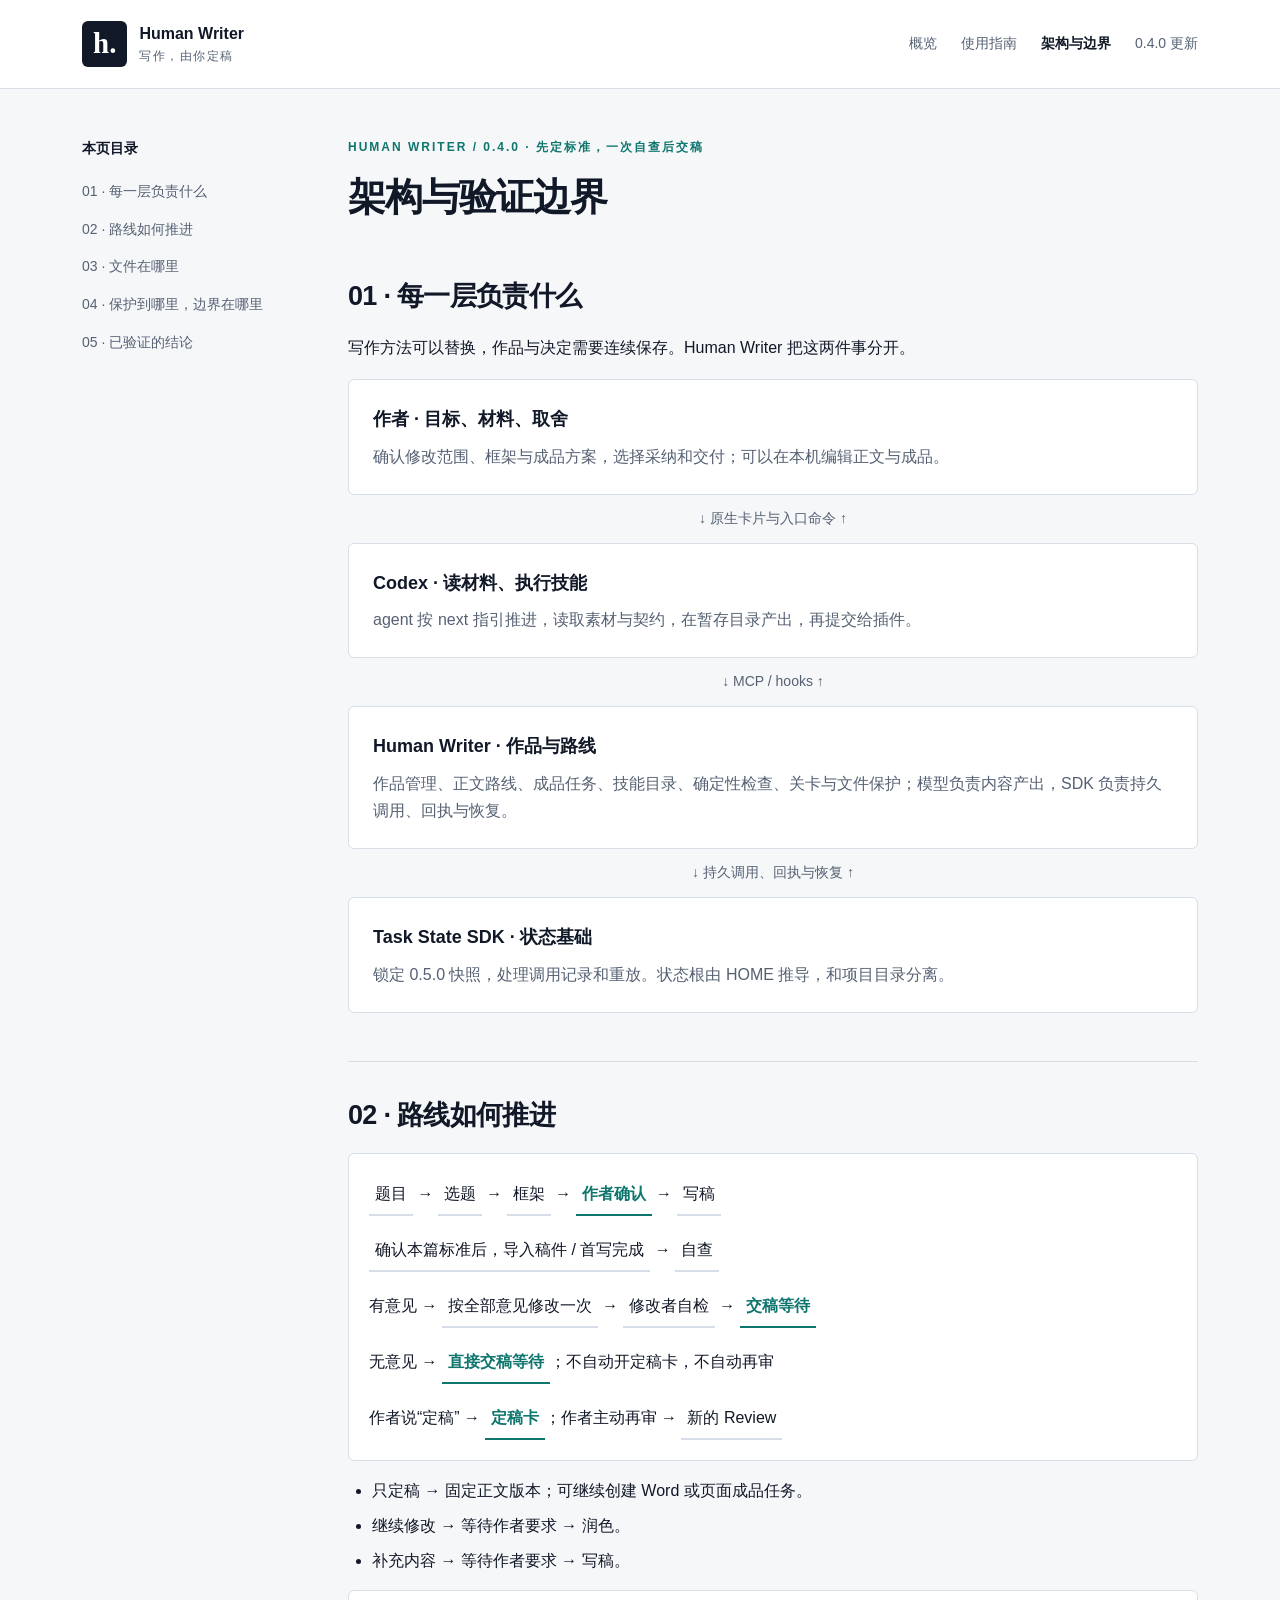
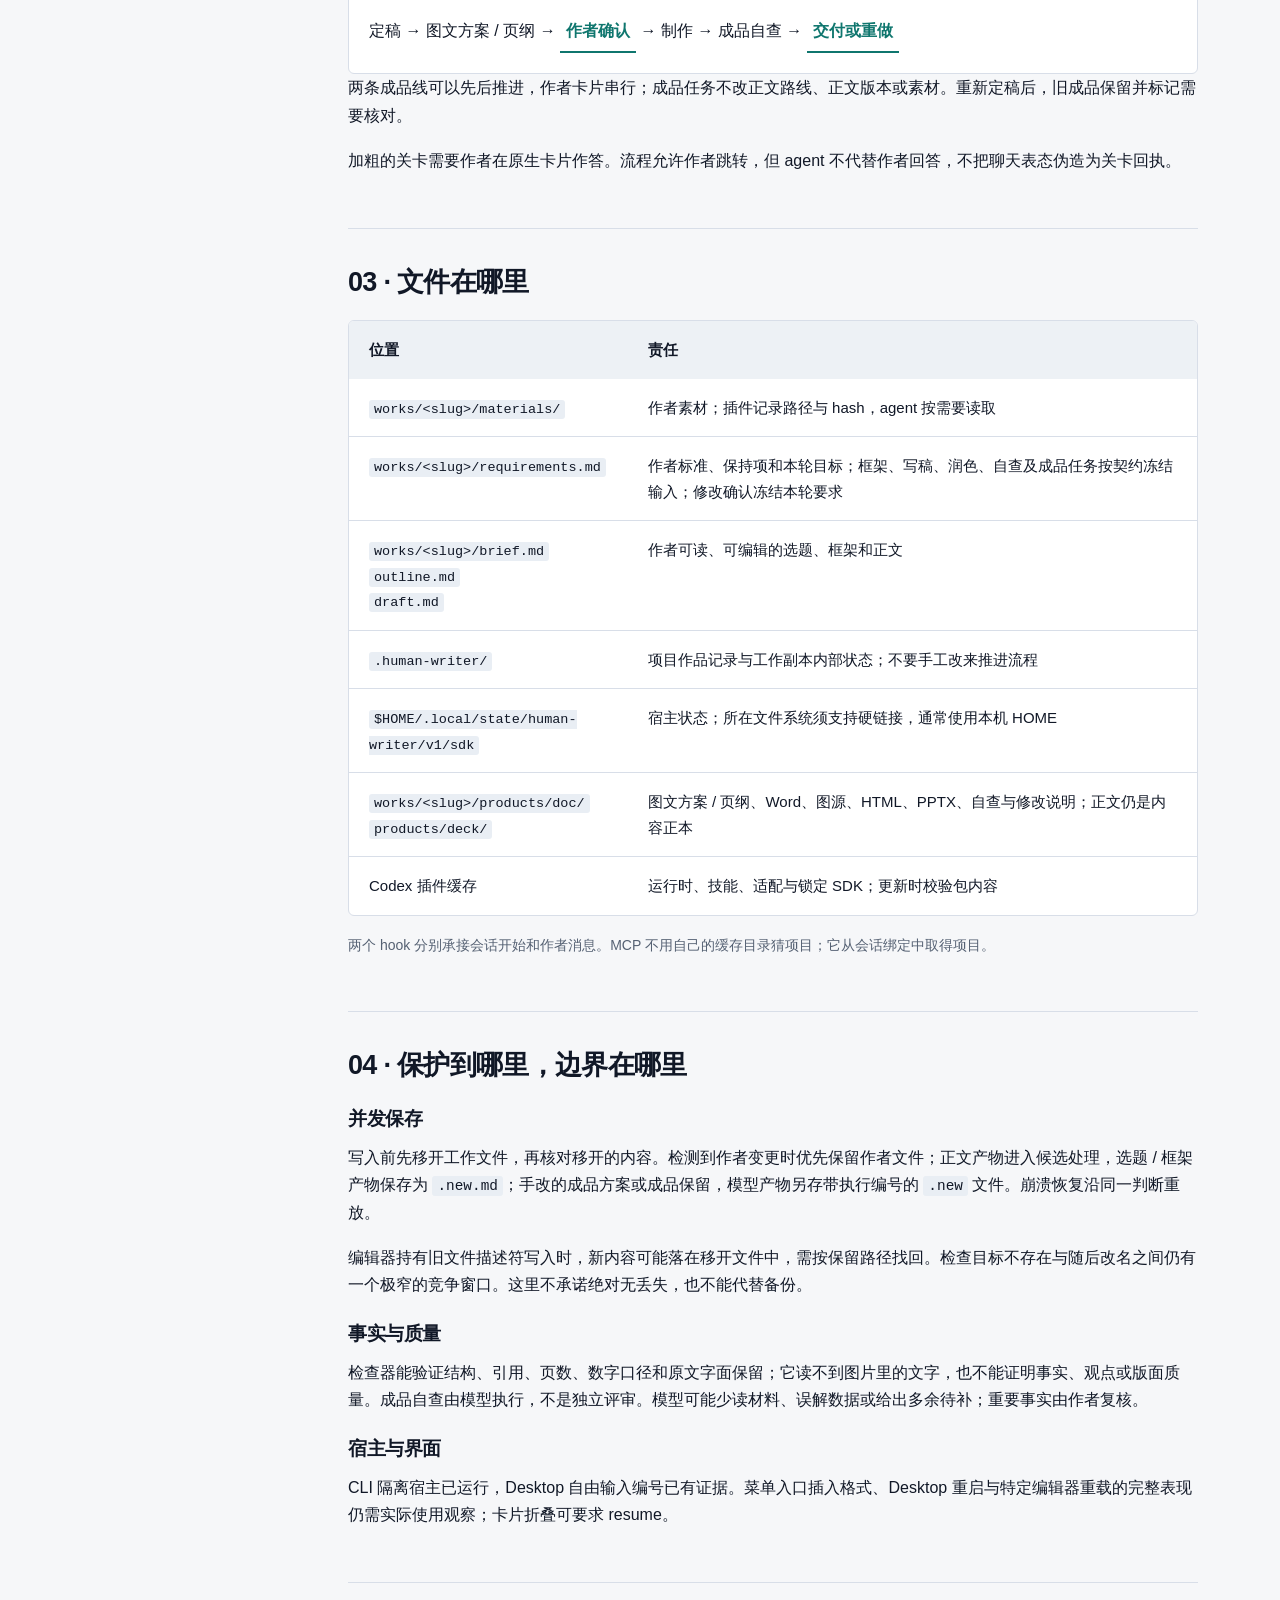
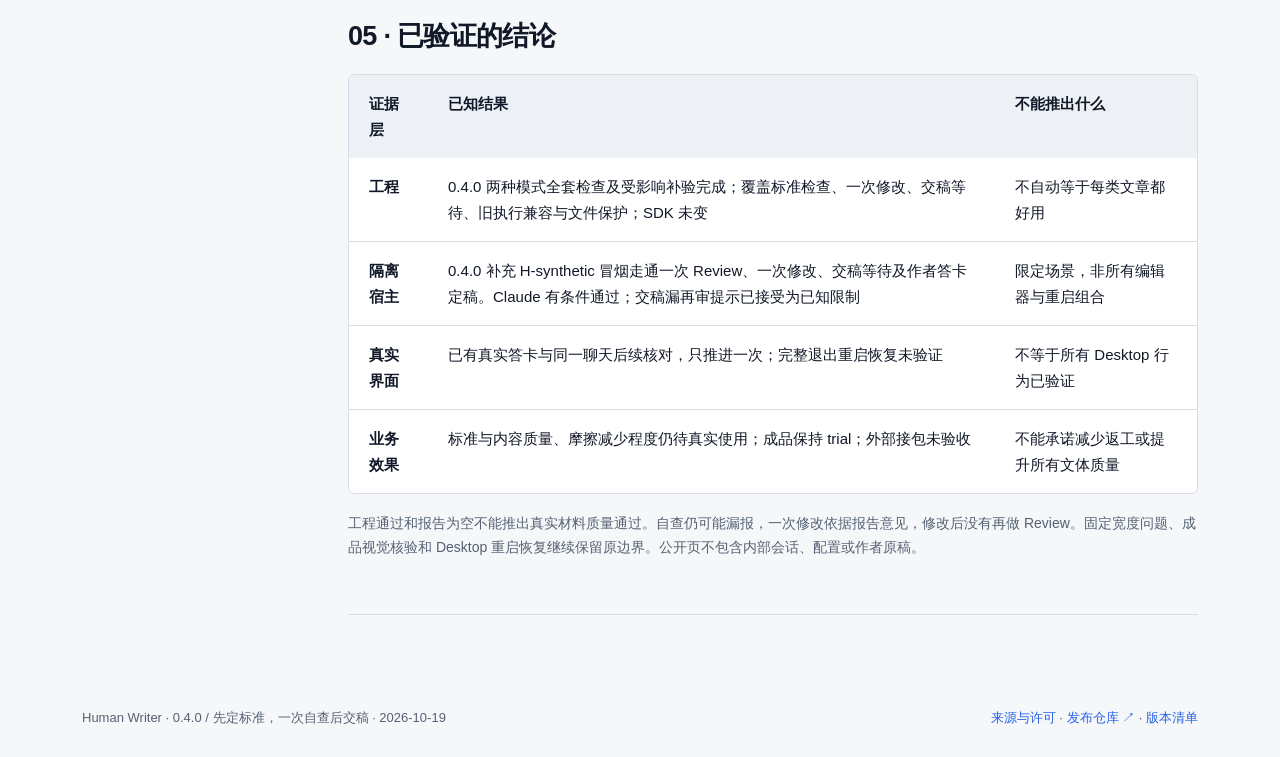
==== commit 0c24e959: "Release Human Writer 0.4.0: rubric alignment and single-review delivery" ====
--- a/architecture.html
+++ b/architecture.html
@@ -3,7 +3,7 @@
 <head>
 <meta charset="utf-8">
 <meta name="viewport" content="width=device-width, initial-scale=1">
-<meta name="description" content="Human Writer：在 Codex 中从题目或已有稿件开始，按素材写作、按意见润色，由作者确认框架、采纳意见和定稿。">
+<meta name="description" content="Human Writer：在 Codex 中从题目或已有稿件开始，按素材写作、按意见润色，先对齐本篇标准，由作者确认框架与定稿。">
 <meta name="theme-color" content="#f6f7f9">
 <title>架构与验证边界 · Human Writer</title>
 <link rel="icon" href="favicon.svg" type="image/svg+xml">
@@ -23,7 +23,7 @@
 <nav aria-label="主导航">
 <a href="index.html">概览</a>
 <a href="guide.html">使用指南</a>
-<a href="architecture.html" aria-current="page">架构与边界</a><a href="release.html">0.3.5 更新</a>
+<a href="architecture.html" aria-current="page">架构与边界</a><a href="release.html">0.4.0 更新</a>
 </nav>
 </div>
 </header>
@@ -37,7 +37,7 @@
 <a href="#evidence">05 · 已验证的结论</a>
 </aside>
 <article class="prose">
-<p class="eyebrow">Human Writer / 0.3.5 · 一次授权，自动修订</p>
+<p class="eyebrow">Human Writer / 0.4.0 · 先定标准，一次自查后交稿</p>
 <h1>架构与验证边界</h1>
 <section id="layers">
 <h2>01 · 每一层负责什么</h2>
@@ -69,13 +69,11 @@
 <span>题目</span> → <span>选题</span> → <span>框架</span> → <strong>作者确认</strong> → <span>写稿</span>
 </p>
 <p>
-<span>导入稿件 / 写稿完成</span> → <span>自查</span>
+<span>确认本篇标准后，导入稿件 / 首写完成</span> → <span>自查</span>
 </p>
-<p>有问题 → <strong>采纳意见</strong> → <span>内容修订或润色</span> → <span>复查至多一次</span>
-</p>
-<p>无问题 → <strong>定稿卡</strong>；普通复查有问题 → <strong>作者重新选择</strong>
-</p>
-<p>作者选自动改 → 仅论证 / 事实类可续轮，最多 2 轮；满足停止条件 → <strong>交回作者决定</strong></p>
+<p>有意见 → <span>按全部意见修改一次</span> → <span>修改者自检</span> → <strong>交稿等待</strong></p>
+<p>无意见 → <strong>直接交稿等待</strong>；不自动开定稿卡，不自动再审</p>
+<p>作者说“定稿” → <strong>定稿卡</strong>；作者主动再审 → <span>新的 Review</span></p>
 </div>
 <ul>
 <li>只定稿 → 固定正文版本；可继续创建 Word 或页面成品任务。</li>
@@ -157,12 +155,12 @@
 <tbody>
 <tr>
 <th>工程</th>
-<td>0.3.5 两种本机模式全套通过；覆盖原卡授权、自动续轮、六种停止条件与定稿边界；SDK 未变</td>
+<td>0.4.0 两种模式全套检查及受影响补验完成；覆盖标准检查、一次修改、交稿等待、旧执行兼容与文件保护；SDK 未变</td>
 <td>不自动等于每类文章都好用</td>
 </tr>
 <tr>
 <th>隔离宿主</th>
-<td>0.3.5 一次 H-synthetic 冒烟通过 Claude 内容验收：第一轮复查空报告后出定稿卡；第二轮连续性未覆盖。此前成品样本保留原证据边界</td>
+<td>0.4.0 补充 H-synthetic 冒烟走通一次 Review、一次修改、交稿等待及作者答卡定稿。Claude 有条件通过；交稿漏再审提示已接受为已知限制</td>
 <td>限定场景，非所有编辑器与重启组合</td>
 </tr>
 <tr>
@@ -172,18 +170,18 @@
 </tr>
 <tr>
 <th>业务效果</th>
-<td>自动修订的卡数改善、内容质量、停止阈值仍待真实使用；成品保持 trial；外部接包未验收</td>
+<td>标准与内容质量、摩擦减少程度仍待真实使用；成品保持 trial；外部接包未验收</td>
 <td>不能承诺减少返工或提升所有文体质量</td>
 </tr>
 </tbody>
 </table>
 </div>
-<p class="note" style="margin-top:18px">工程通过和报告为空不能推出真实材料质量通过。自查仍可能漏报，自动修订只能处理报告中出现的意见。固定宽度问题、成品视觉核验和 Desktop 重启恢复继续保留原边界。公开页不包含内部会话、配置或作者原稿。</p>
+<p class="note" style="margin-top:18px">工程通过和报告为空不能推出真实材料质量通过。自查仍可能漏报，一次修改依据报告意见，修改后没有再做 Review。固定宽度问题、成品视觉核验和 Desktop 重启恢复继续保留原边界。公开页不包含内部会话、配置或作者原稿。</p>
 </section>
 </article>
 </main>
 <footer class="wrap">
-<p>Human Writer · 0.3.5 / 一次授权，自动修订 · 2026-10-16</p>
+<p>Human Writer · 0.4.0 / 先定标准，一次自查后交稿 · 2026-10-19</p>
 <div>
 <a href="guide.html#sources">来源与许可</a> · <a href="https://github.com/ww880412/human-writer-guide">发布仓库 ↗</a> · <a href="release.json">版本清单</a>
 </div>
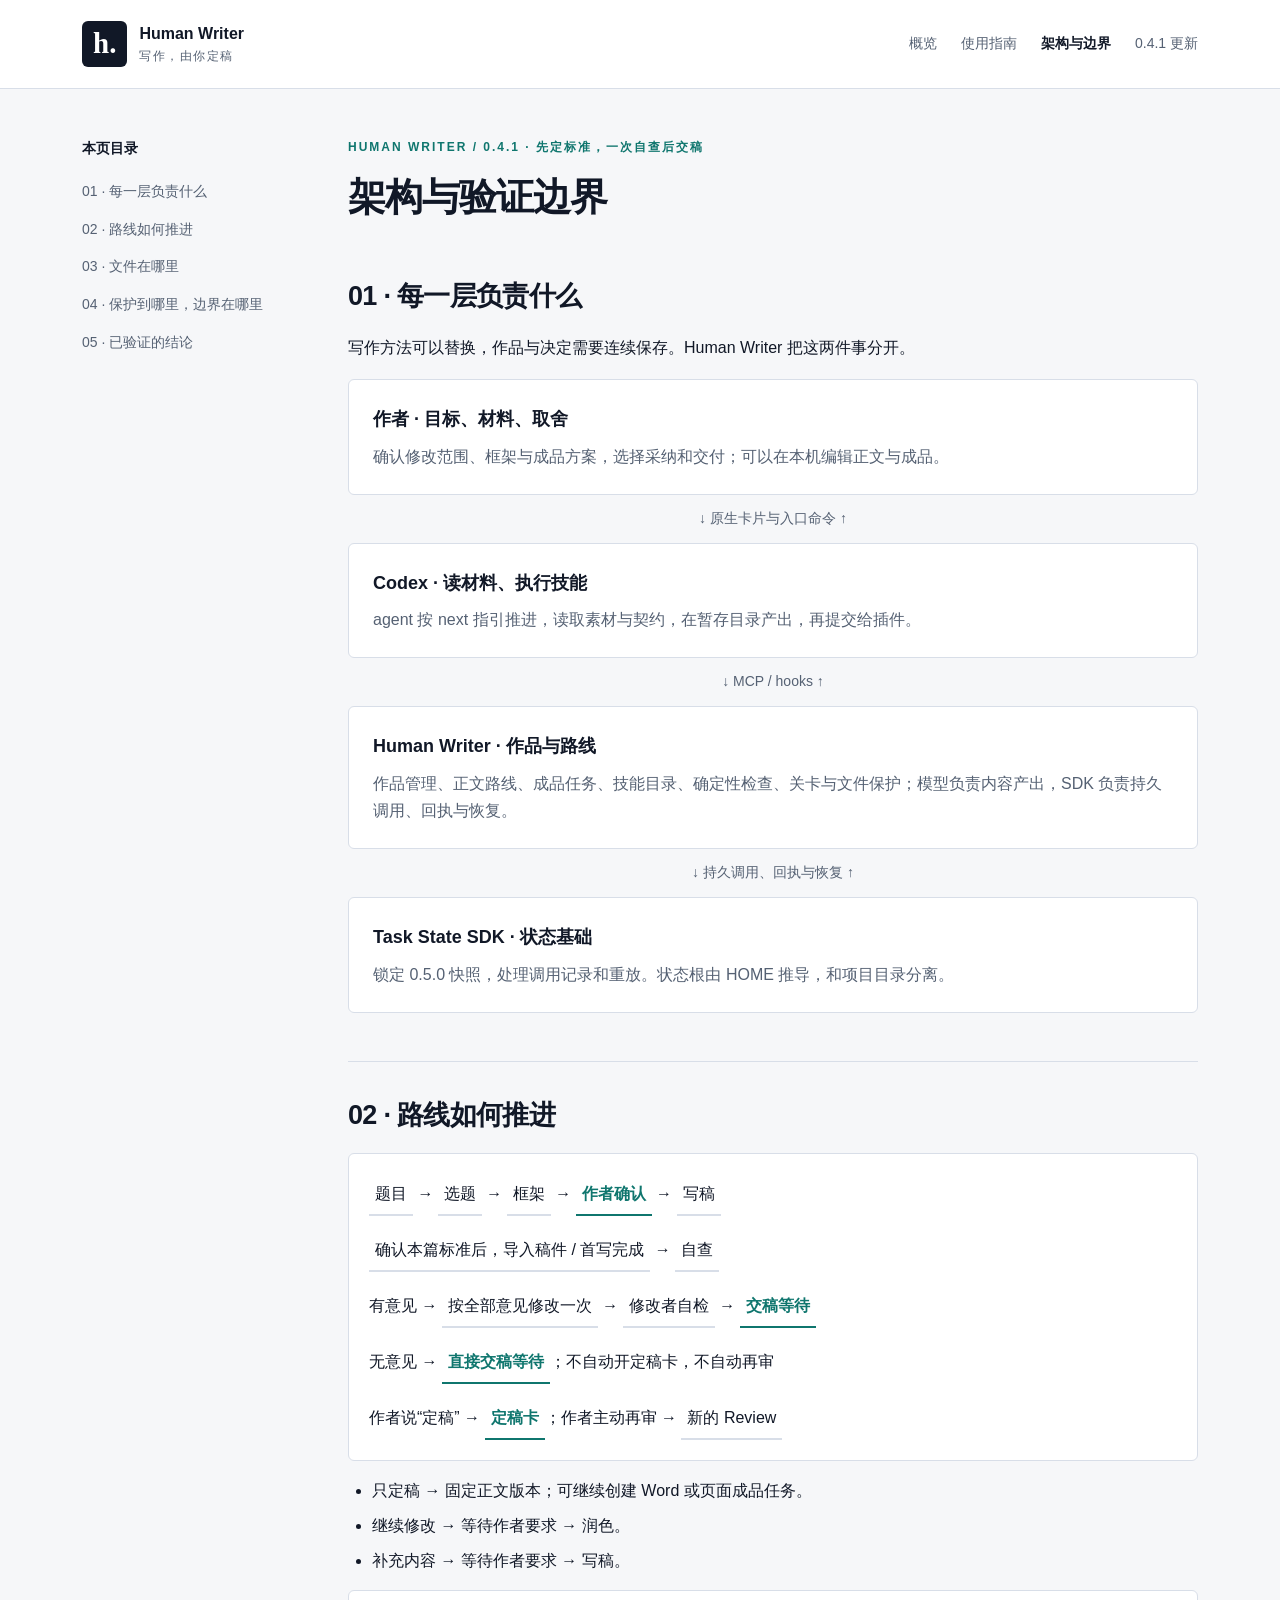
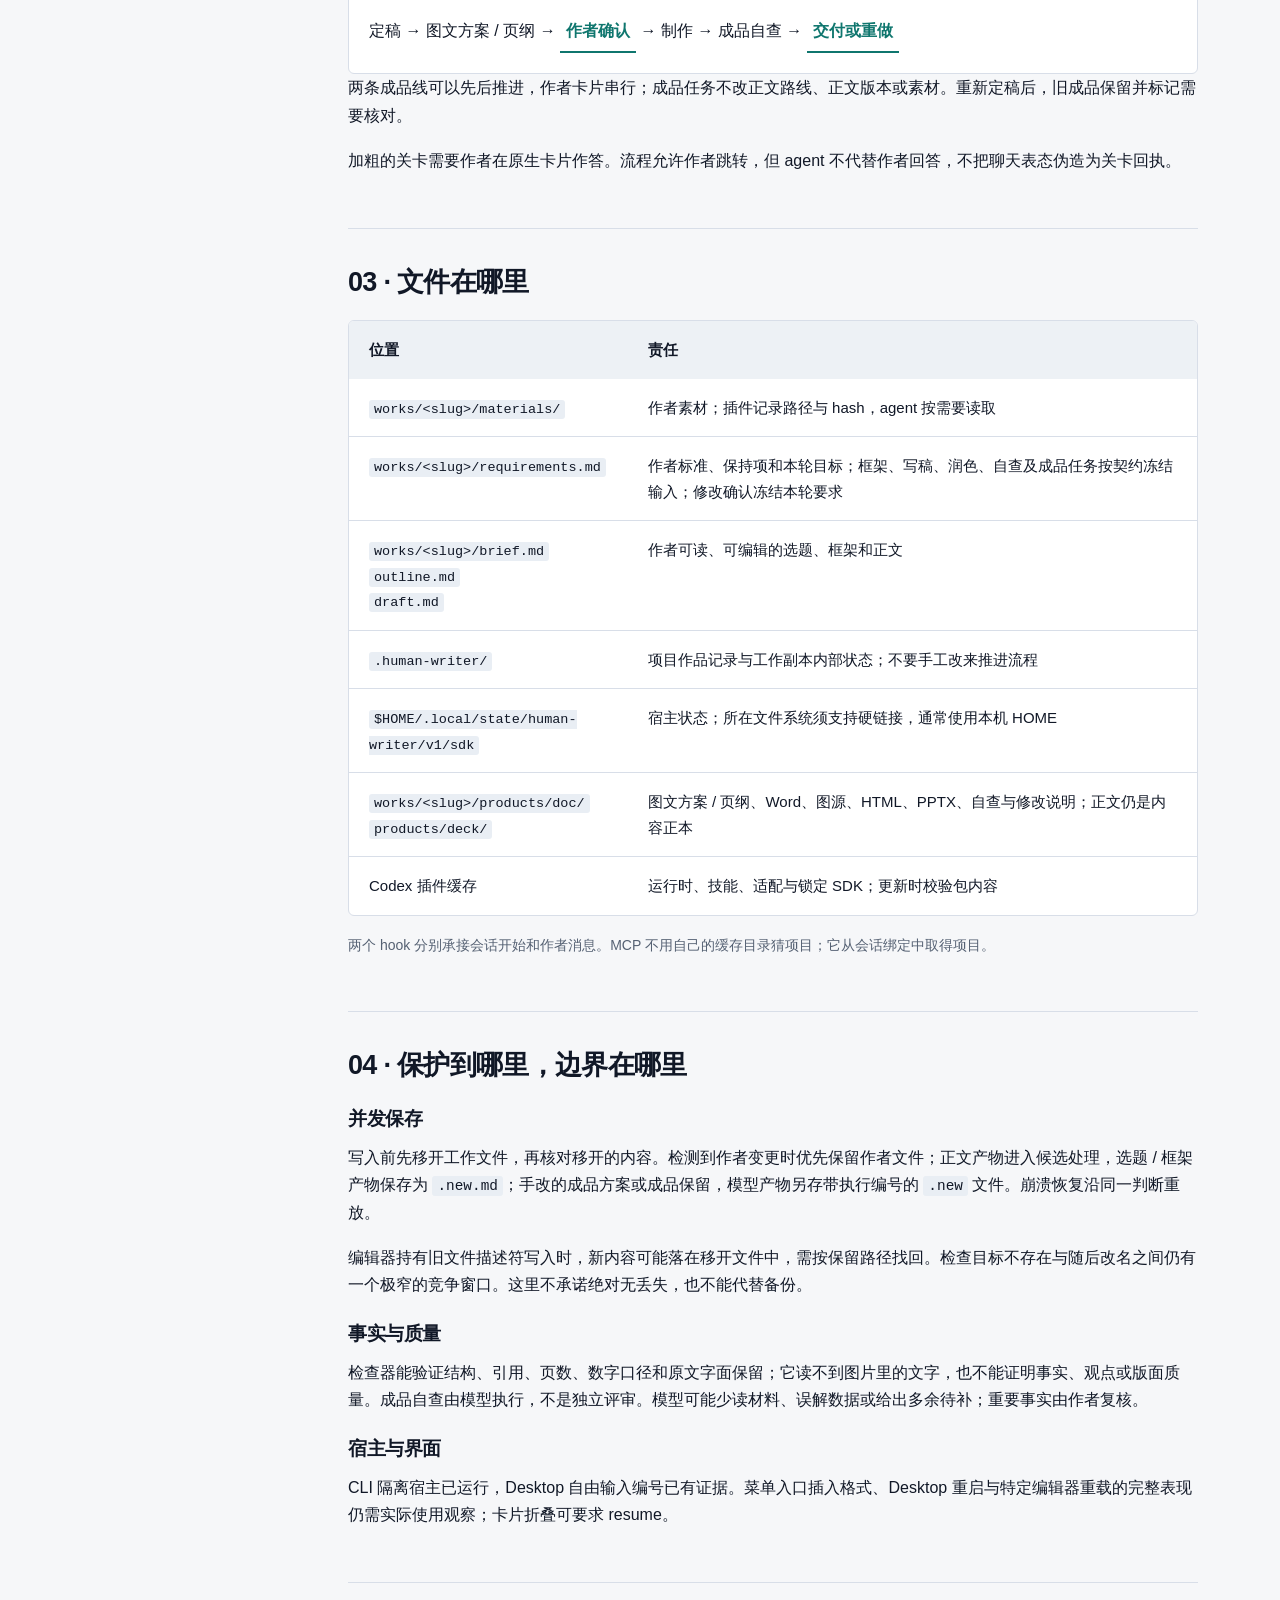
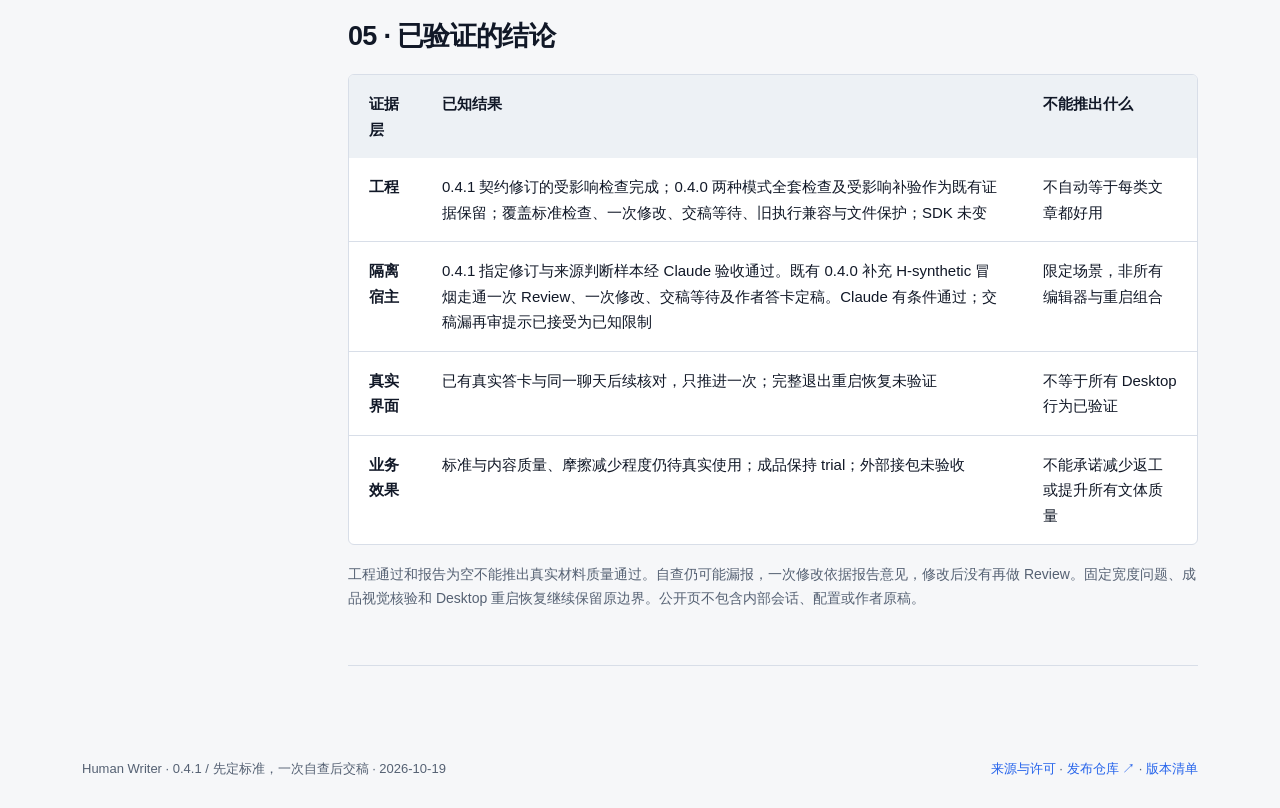
==== commit d7bee4b6: "Release Human Writer 0.4.1" ====
--- a/architecture.html
+++ b/architecture.html
@@ -23,7 +23,7 @@
 <nav aria-label="主导航">
 <a href="index.html">概览</a>
 <a href="guide.html">使用指南</a>
-<a href="architecture.html" aria-current="page">架构与边界</a><a href="release.html">0.4.0 更新</a>
+<a href="architecture.html" aria-current="page">架构与边界</a><a href="release.html">0.4.1 更新</a>
 </nav>
 </div>
 </header>
@@ -37,7 +37,7 @@
 <a href="#evidence">05 · 已验证的结论</a>
 </aside>
 <article class="prose">
-<p class="eyebrow">Human Writer / 0.4.0 · 先定标准，一次自查后交稿</p>
+<p class="eyebrow">Human Writer / 0.4.1 · 先定标准，一次自查后交稿</p>
 <h1>架构与验证边界</h1>
 <section id="layers">
 <h2>01 · 每一层负责什么</h2>
@@ -155,12 +155,12 @@
 <tbody>
 <tr>
 <th>工程</th>
-<td>0.4.0 两种模式全套检查及受影响补验完成；覆盖标准检查、一次修改、交稿等待、旧执行兼容与文件保护；SDK 未变</td>
+<td>0.4.1 契约修订的受影响检查完成；0.4.0 两种模式全套检查及受影响补验作为既有证据保留；覆盖标准检查、一次修改、交稿等待、旧执行兼容与文件保护；SDK 未变</td>
 <td>不自动等于每类文章都好用</td>
 </tr>
 <tr>
 <th>隔离宿主</th>
-<td>0.4.0 补充 H-synthetic 冒烟走通一次 Review、一次修改、交稿等待及作者答卡定稿。Claude 有条件通过；交稿漏再审提示已接受为已知限制</td>
+<td>0.4.1 指定修订与来源判断样本经 Claude 验收通过。既有 0.4.0 补充 H-synthetic 冒烟走通一次 Review、一次修改、交稿等待及作者答卡定稿。Claude 有条件通过；交稿漏再审提示已接受为已知限制</td>
 <td>限定场景，非所有编辑器与重启组合</td>
 </tr>
 <tr>
@@ -181,7 +181,7 @@
 </article>
 </main>
 <footer class="wrap">
-<p>Human Writer · 0.4.0 / 先定标准，一次自查后交稿 · 2026-10-19</p>
+<p>Human Writer · 0.4.1 / 先定标准，一次自查后交稿 · 2026-10-19</p>
 <div>
 <a href="guide.html#sources">来源与许可</a> · <a href="https://github.com/ww880412/human-writer-guide">发布仓库 ↗</a> · <a href="release.json">版本清单</a>
 </div>
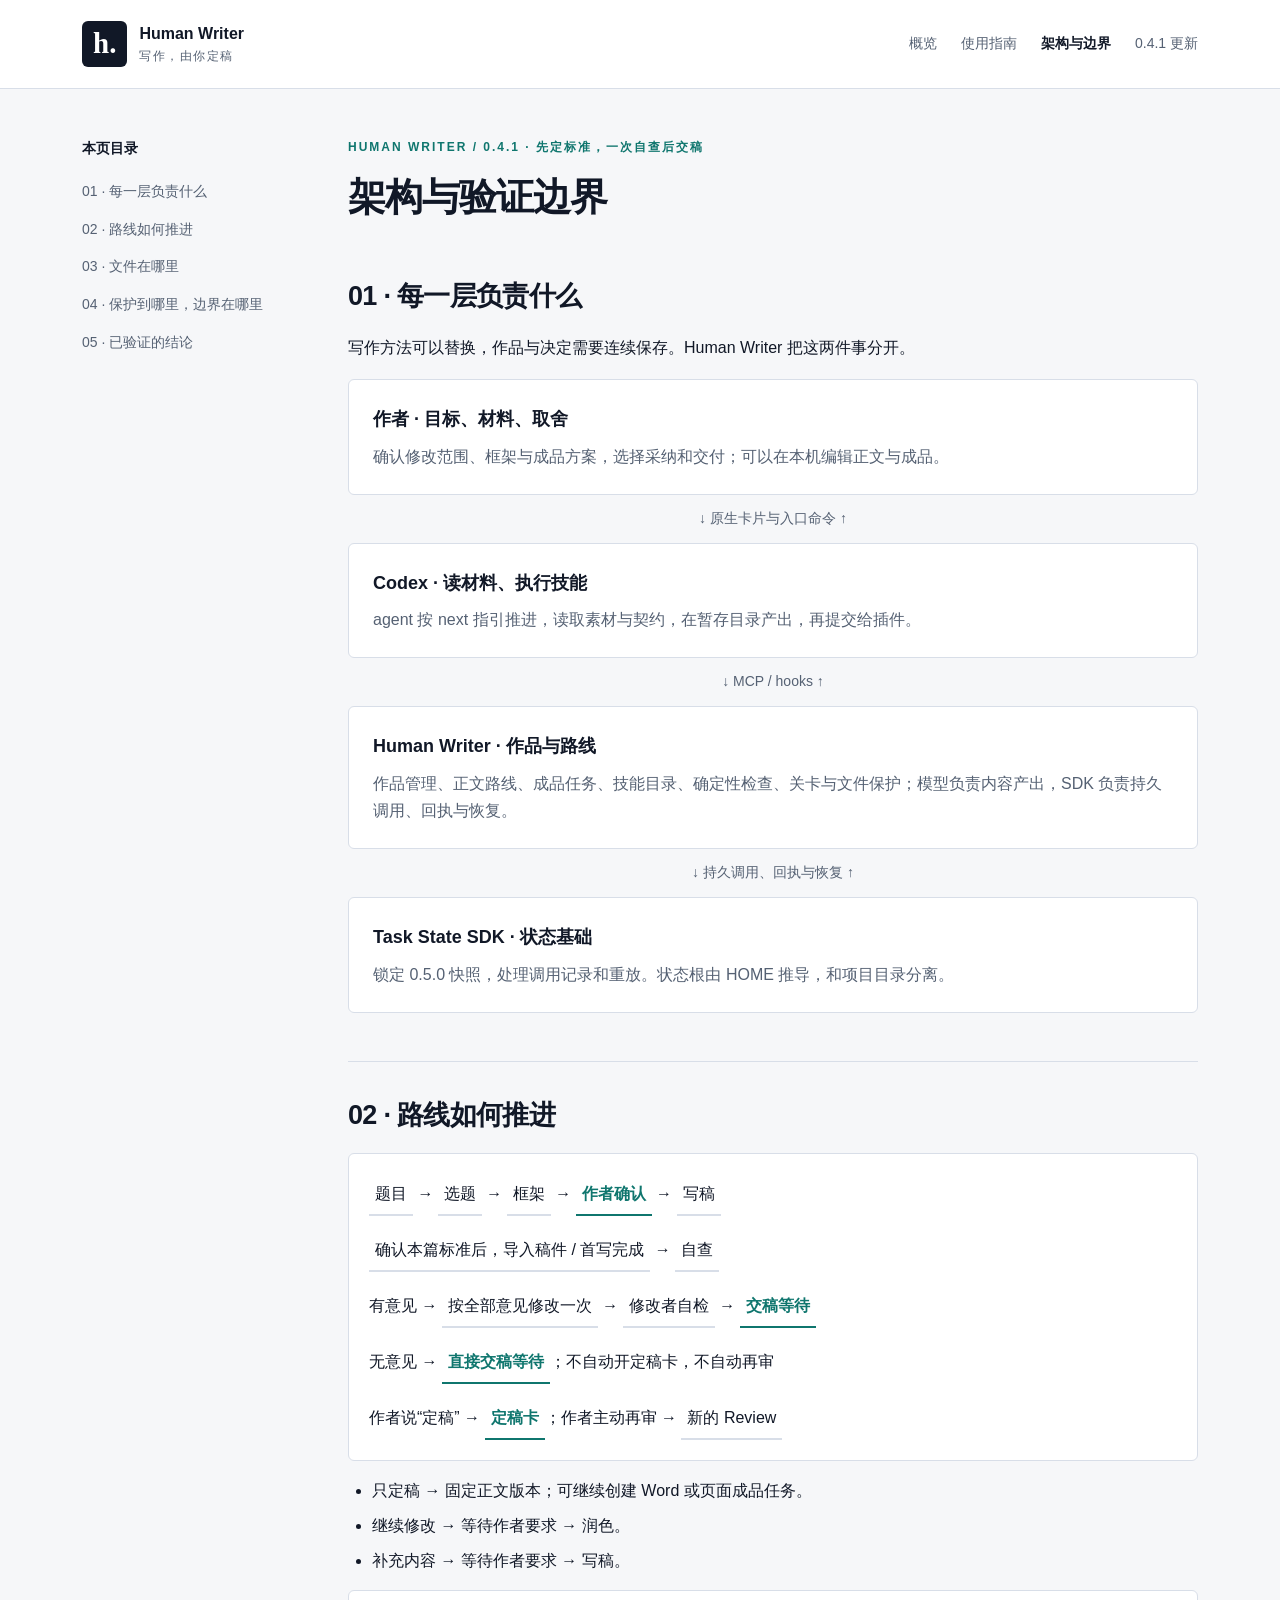
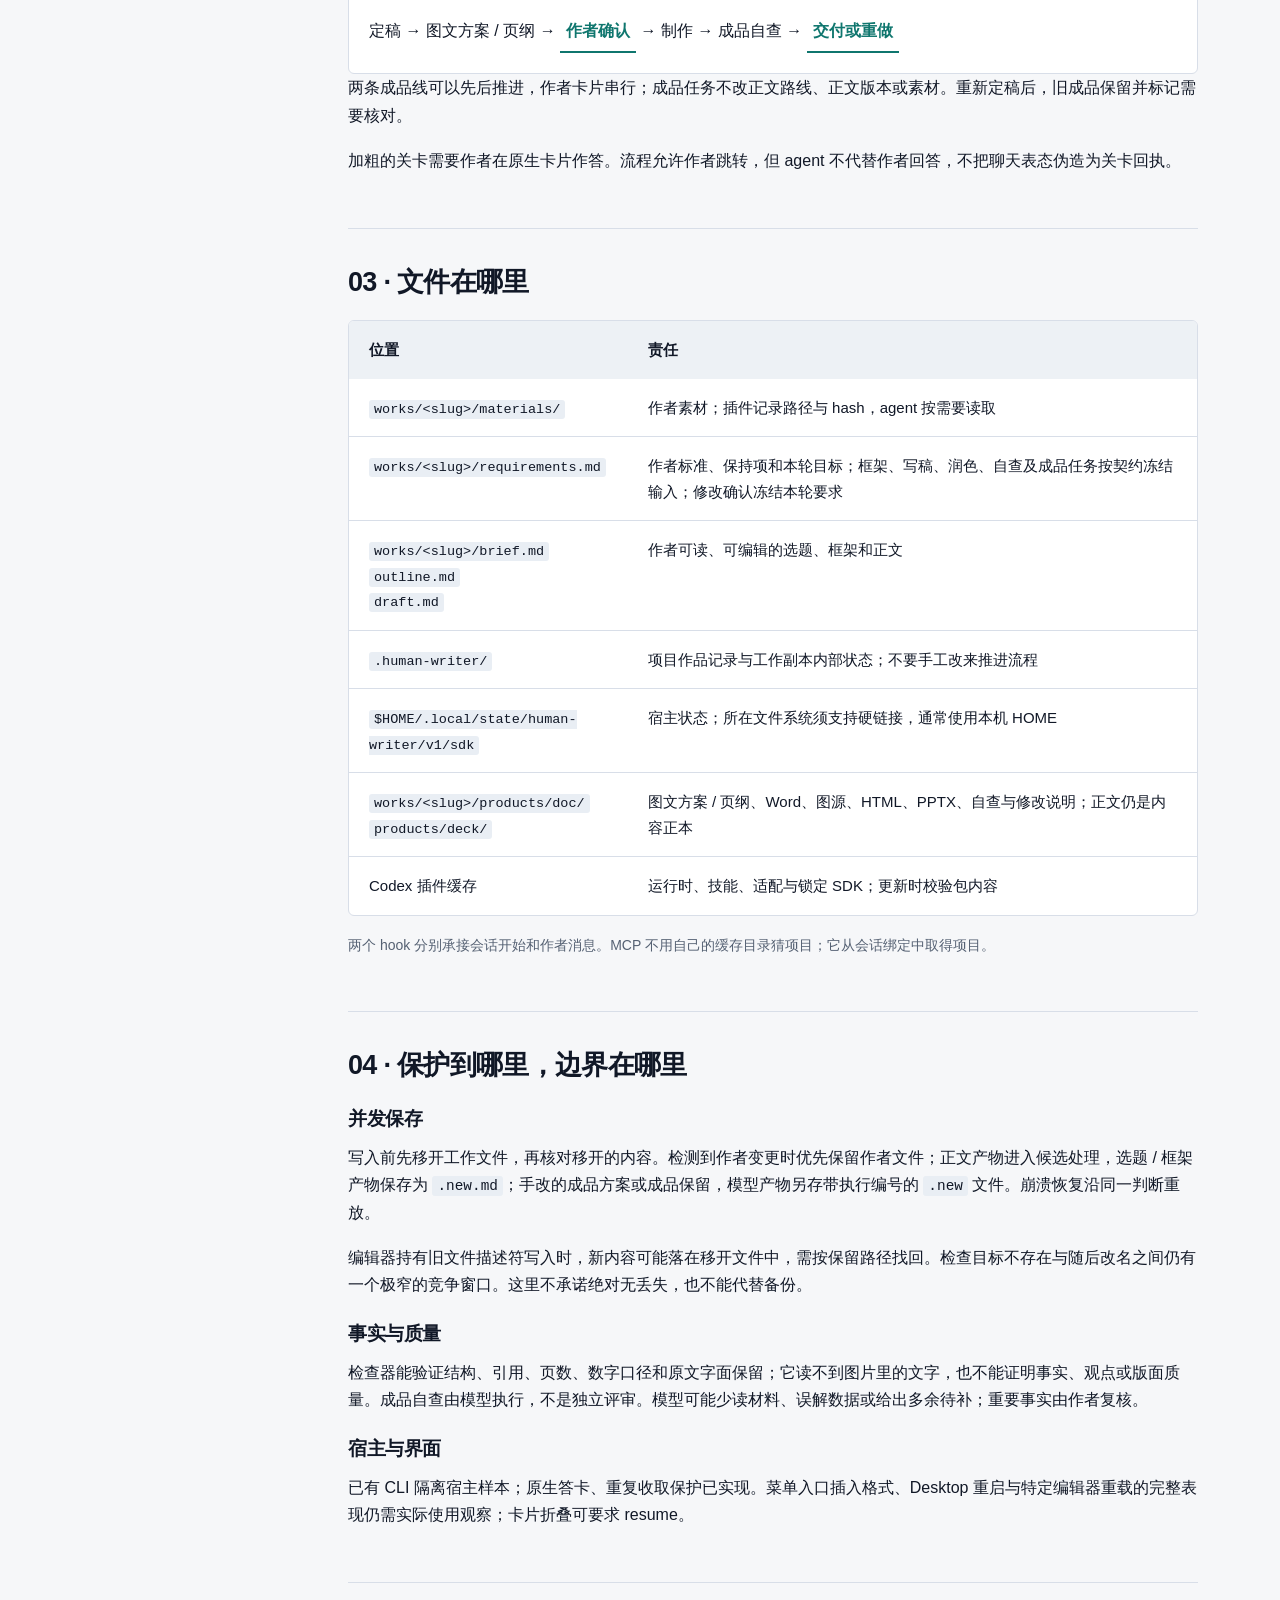
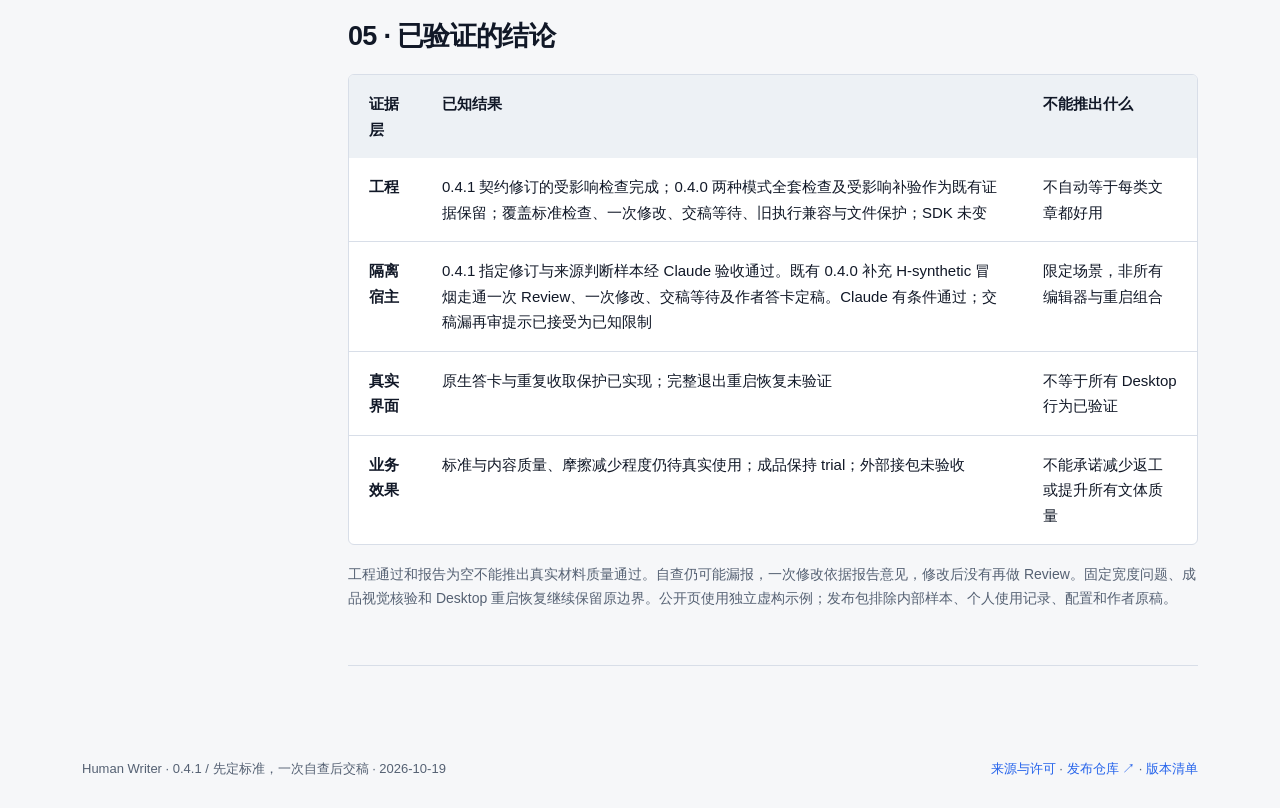
==== commit 745c24ec: "Clean public distribution samples and clarify skill validation" ====
--- a/architecture.html
+++ b/architecture.html
@@ -139,7 +139,7 @@
 <h3>事实与质量</h3>
 <p>检查器能验证结构、引用、页数、数字口径和原文字面保留；它读不到图片里的文字，也不能证明事实、观点或版面质量。成品自查由模型执行，不是独立评审。模型可能少读材料、误解数据或给出多余待补；重要事实由作者复核。</p>
 <h3>宿主与界面</h3>
-<p>CLI 隔离宿主已运行，Desktop 自由输入编号已有证据。菜单入口插入格式、Desktop 重启与特定编辑器重载的完整表现仍需实际使用观察；卡片折叠可要求 resume。</p>
+<p>已有 CLI 隔离宿主样本；原生答卡、重复收取保护已实现。菜单入口插入格式、Desktop 重启与特定编辑器重载的完整表现仍需实际使用观察；卡片折叠可要求 resume。</p>
 </section>
 <section id="evidence">
 <h2>05 · 已验证的结论</h2>
@@ -165,7 +165,7 @@
 </tr>
 <tr>
 <th>真实界面</th>
-<td>已有真实答卡与同一聊天后续核对，只推进一次；完整退出重启恢复未验证</td>
+<td>原生答卡与重复收取保护已实现；完整退出重启恢复未验证</td>
 <td>不等于所有 Desktop 行为已验证</td>
 </tr>
 <tr>
@@ -176,7 +176,7 @@
 </tbody>
 </table>
 </div>
-<p class="note" style="margin-top:18px">工程通过和报告为空不能推出真实材料质量通过。自查仍可能漏报，一次修改依据报告意见，修改后没有再做 Review。固定宽度问题、成品视觉核验和 Desktop 重启恢复继续保留原边界。公开页不包含内部会话、配置或作者原稿。</p>
+<p class="note" style="margin-top:18px">工程通过和报告为空不能推出真实材料质量通过。自查仍可能漏报，一次修改依据报告意见，修改后没有再做 Review。固定宽度问题、成品视觉核验和 Desktop 重启恢复继续保留原边界。公开页使用独立虚构示例；发布包排除内部样本、个人使用记录、配置和作者原稿。</p>
 </section>
 </article>
 </main>
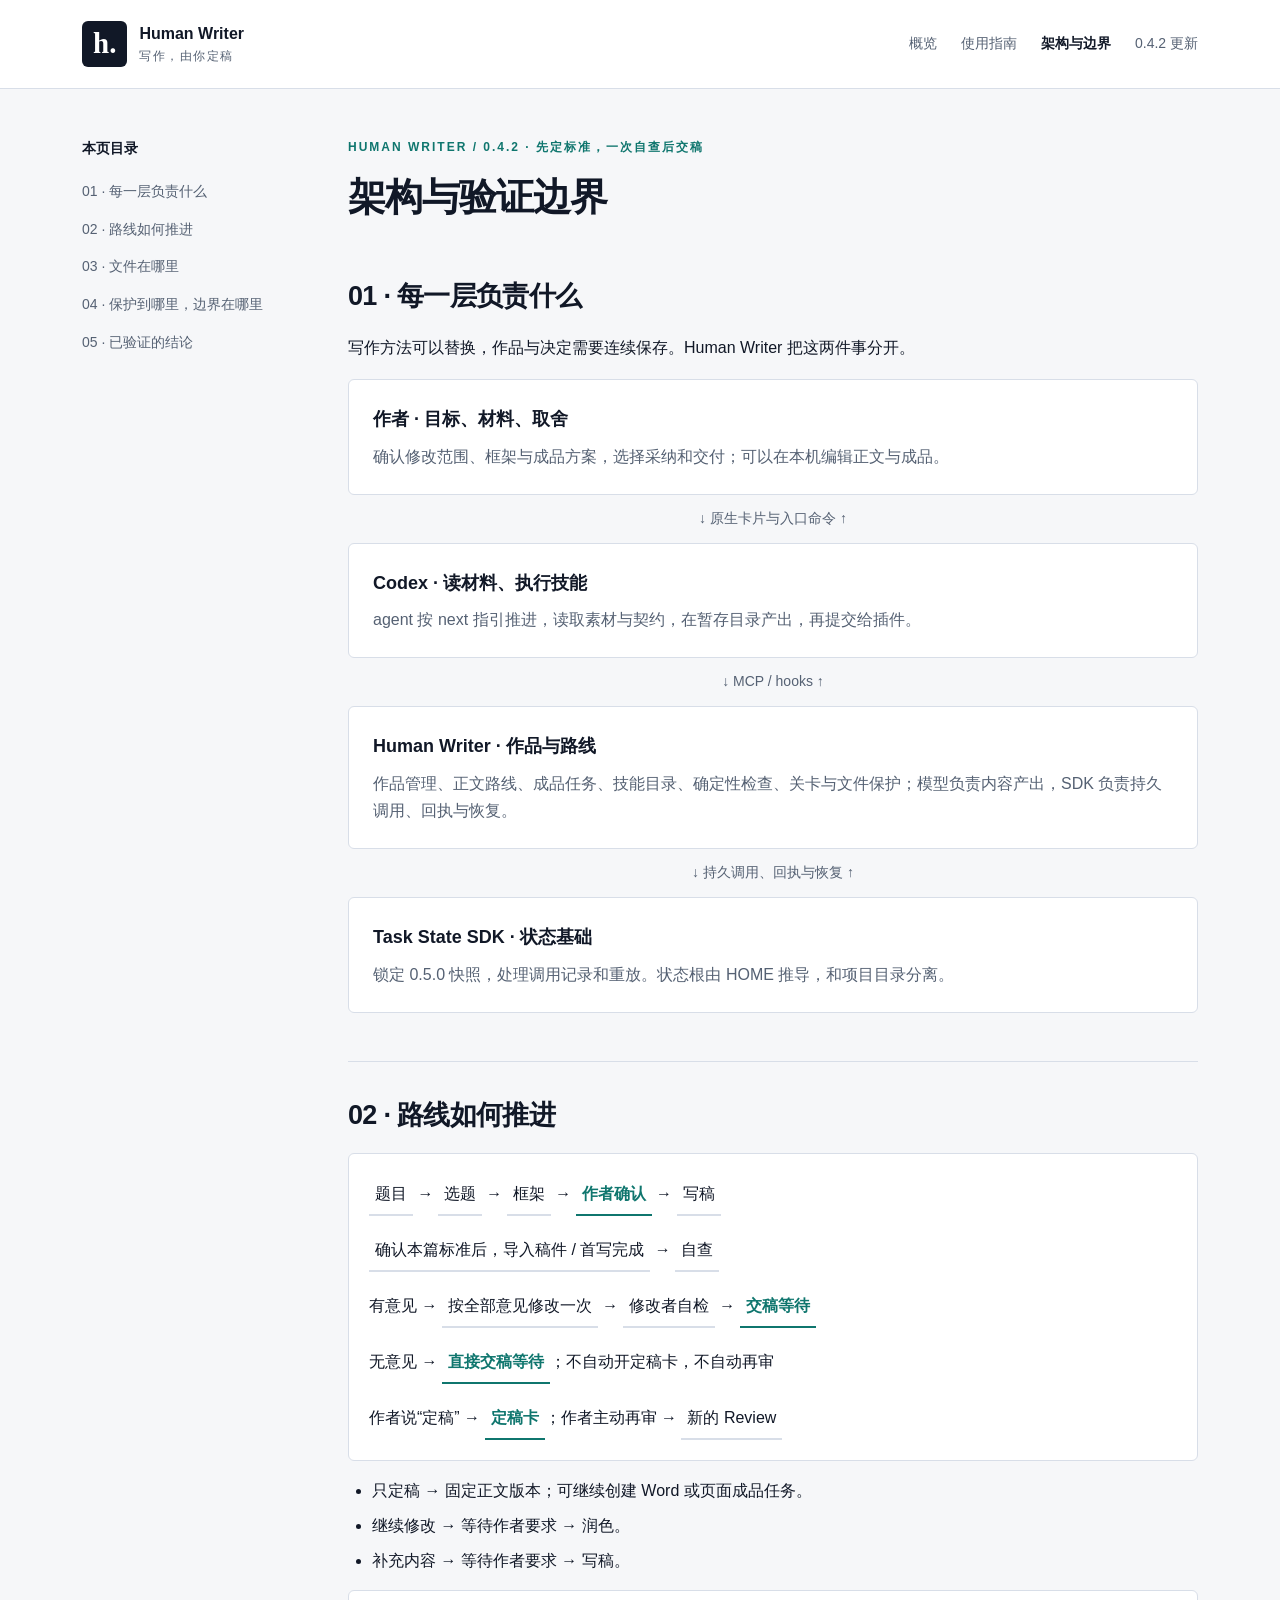
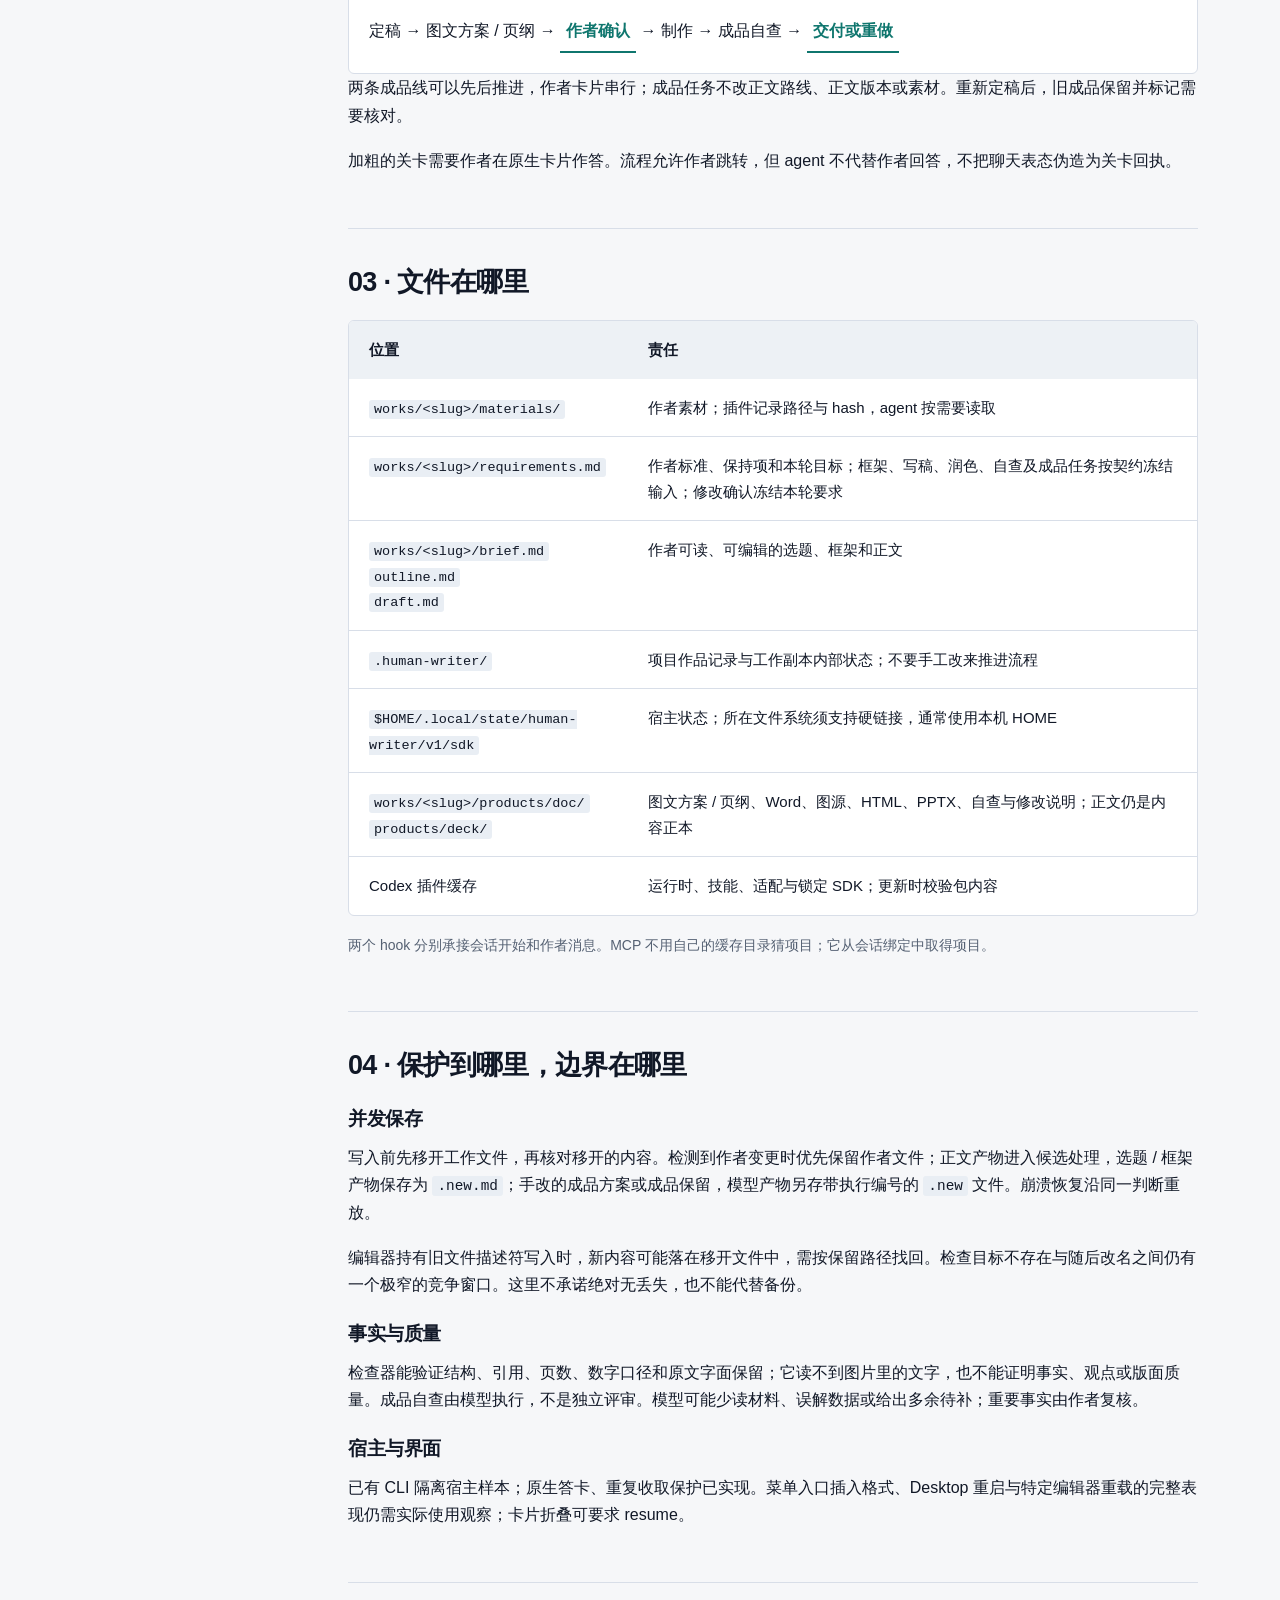
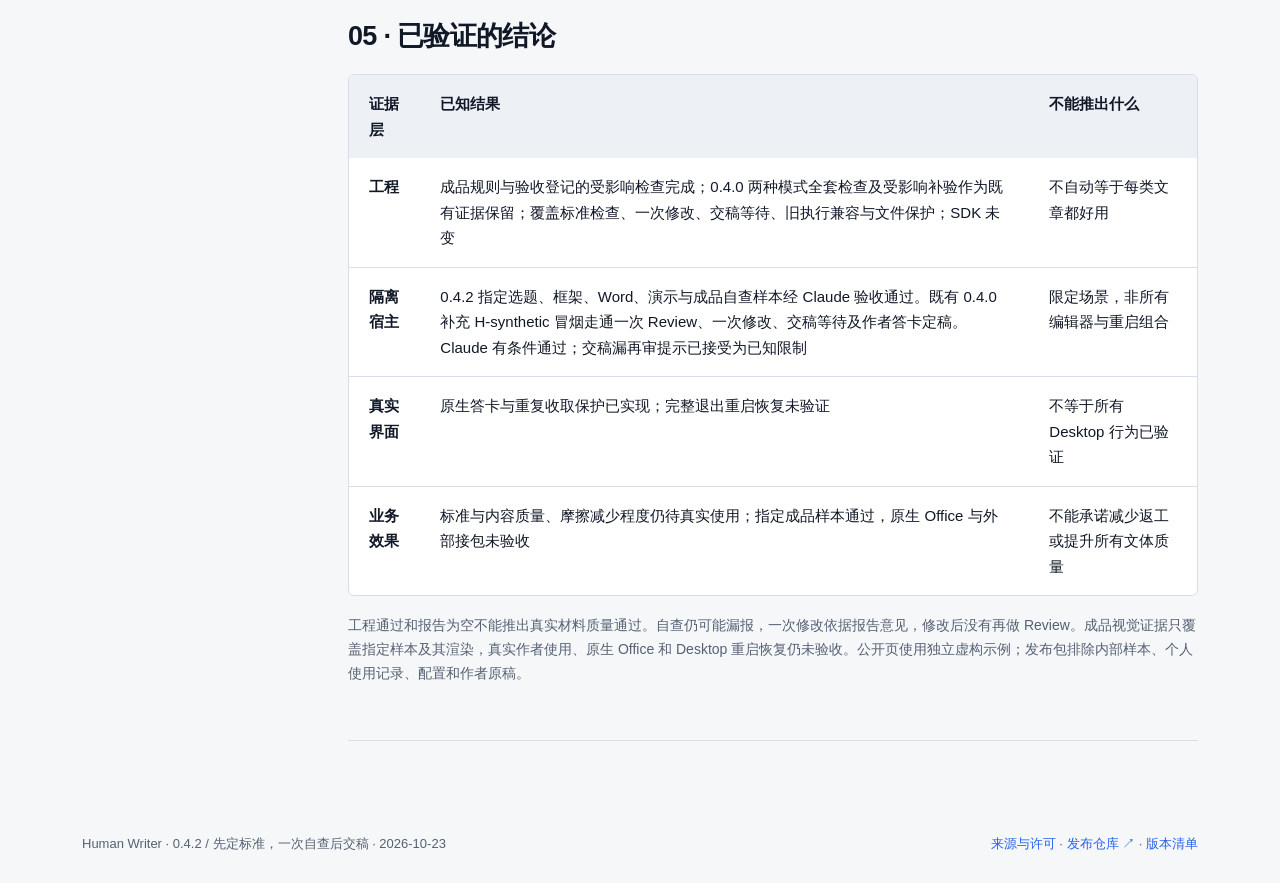
==== commit 4be6b1f8: "Release Human Writer 0.4.2 with accepted product skills" ====
--- a/architecture.html
+++ b/architecture.html
@@ -23,7 +23,7 @@
 <nav aria-label="主导航">
 <a href="index.html">概览</a>
 <a href="guide.html">使用指南</a>
-<a href="architecture.html" aria-current="page">架构与边界</a><a href="release.html">0.4.1 更新</a>
+<a href="architecture.html" aria-current="page">架构与边界</a><a href="release.html">0.4.2 更新</a>
 </nav>
 </div>
 </header>
@@ -37,7 +37,7 @@
 <a href="#evidence">05 · 已验证的结论</a>
 </aside>
 <article class="prose">
-<p class="eyebrow">Human Writer / 0.4.1 · 先定标准，一次自查后交稿</p>
+<p class="eyebrow">Human Writer / 0.4.2 · 先定标准，一次自查后交稿</p>
 <h1>架构与验证边界</h1>
 <section id="layers">
 <h2>01 · 每一层负责什么</h2>
@@ -155,12 +155,12 @@
 <tbody>
 <tr>
 <th>工程</th>
-<td>0.4.1 契约修订的受影响检查完成；0.4.0 两种模式全套检查及受影响补验作为既有证据保留；覆盖标准检查、一次修改、交稿等待、旧执行兼容与文件保护；SDK 未变</td>
+<td>成品规则与验收登记的受影响检查完成；0.4.0 两种模式全套检查及受影响补验作为既有证据保留；覆盖标准检查、一次修改、交稿等待、旧执行兼容与文件保护；SDK 未变</td>
 <td>不自动等于每类文章都好用</td>
 </tr>
 <tr>
 <th>隔离宿主</th>
-<td>0.4.1 指定修订与来源判断样本经 Claude 验收通过。既有 0.4.0 补充 H-synthetic 冒烟走通一次 Review、一次修改、交稿等待及作者答卡定稿。Claude 有条件通过；交稿漏再审提示已接受为已知限制</td>
+<td>0.4.2 指定选题、框架、Word、演示与成品自查样本经 Claude 验收通过。既有 0.4.0 补充 H-synthetic 冒烟走通一次 Review、一次修改、交稿等待及作者答卡定稿。Claude 有条件通过；交稿漏再审提示已接受为已知限制</td>
 <td>限定场景，非所有编辑器与重启组合</td>
 </tr>
 <tr>
@@ -170,18 +170,18 @@
 </tr>
 <tr>
 <th>业务效果</th>
-<td>标准与内容质量、摩擦减少程度仍待真实使用；成品保持 trial；外部接包未验收</td>
+<td>标准与内容质量、摩擦减少程度仍待真实使用；指定成品样本通过，原生 Office 与外部接包未验收</td>
 <td>不能承诺减少返工或提升所有文体质量</td>
 </tr>
 </tbody>
 </table>
 </div>
-<p class="note" style="margin-top:18px">工程通过和报告为空不能推出真实材料质量通过。自查仍可能漏报，一次修改依据报告意见，修改后没有再做 Review。固定宽度问题、成品视觉核验和 Desktop 重启恢复继续保留原边界。公开页使用独立虚构示例；发布包排除内部样本、个人使用记录、配置和作者原稿。</p>
+<p class="note" style="margin-top:18px">工程通过和报告为空不能推出真实材料质量通过。自查仍可能漏报，一次修改依据报告意见，修改后没有再做 Review。成品视觉证据只覆盖指定样本及其渲染，真实作者使用、原生 Office 和 Desktop 重启恢复仍未验收。公开页使用独立虚构示例；发布包排除内部样本、个人使用记录、配置和作者原稿。</p>
 </section>
 </article>
 </main>
 <footer class="wrap">
-<p>Human Writer · 0.4.1 / 先定标准，一次自查后交稿 · 2026-10-19</p>
+<p>Human Writer · 0.4.2 / 先定标准，一次自查后交稿 · 2026-10-23</p>
 <div>
 <a href="guide.html#sources">来源与许可</a> · <a href="https://github.com/ww880412/human-writer-guide">发布仓库 ↗</a> · <a href="release.json">版本清单</a>
 </div>
